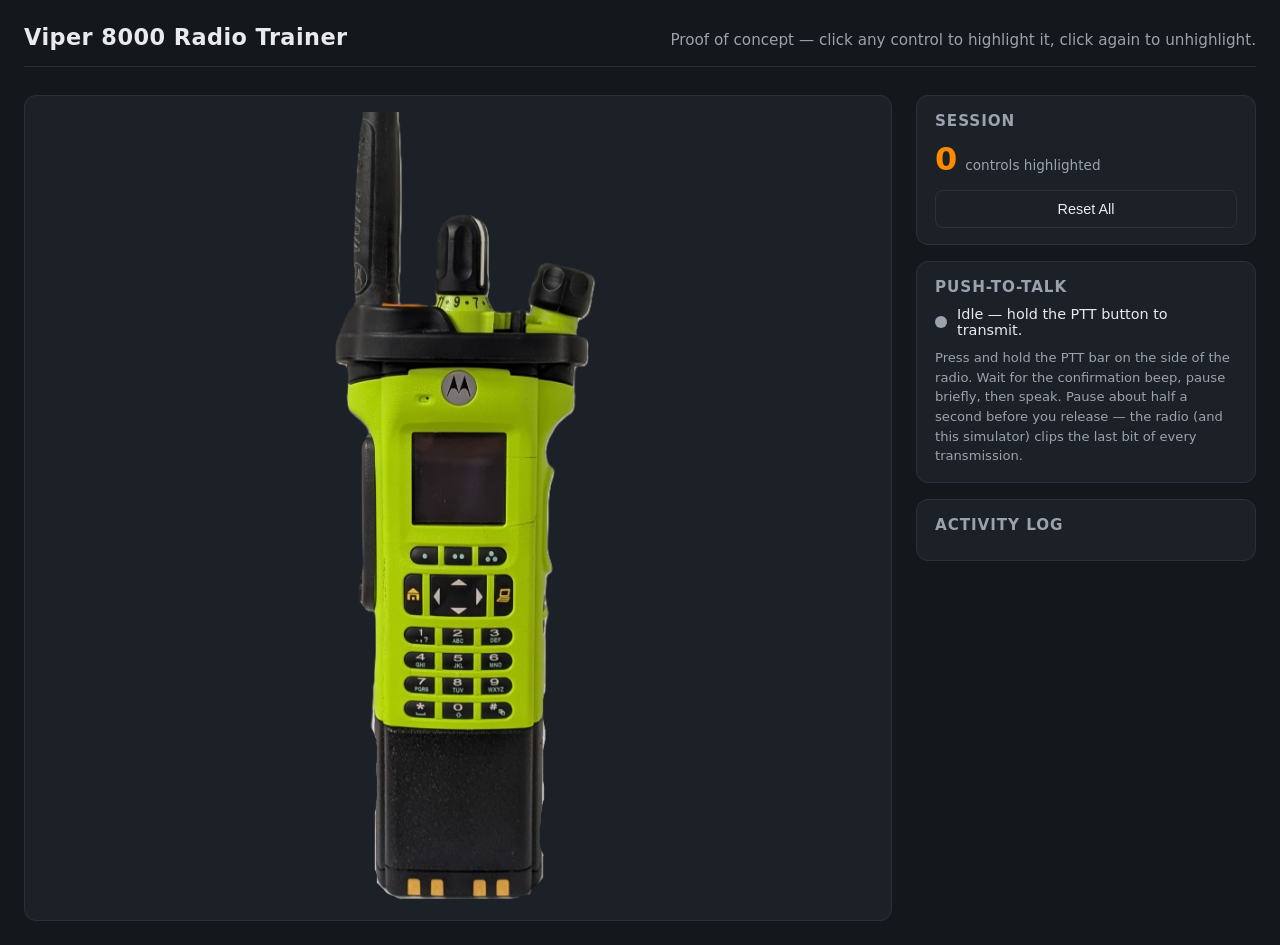
==== index.html @ b6208297 "reupload of files" ====
<!DOCTYPE html>
<html lang="en">
<head>
<meta charset="UTF-8" />
<meta name="viewport" content="width=device-width, initial-scale=1.0" />
<title>Viper 8000 Radio Trainer — Proof of Concept</title>
<link rel="stylesheet" href="styles.css" />
</head>
<body>
<div class="app">
  <header class="top">
    <h1>Viper 8000 Radio Trainer</h1>
    <p>Proof of concept — click any control to highlight it, click again to unhighlight.</p>
  </header>

  <main class="radio-stage">
    <!-- viewBox and hotspot geometry sourced from viperFrontMap.svg -->
    <svg id="radioMap" xmlns="http://www.w3.org/2000/svg" xmlns:xlink="http://www.w3.org/1999/xlink" viewBox="0 0 2086 3508">
      <defs>
        <style>
          .cls-1 {
            fill: #fff;
            stroke: #000;
            stroke-miterlimit: 10;
          }
        </style>
      </defs>
      <g id="background">
        <image width="2086" height="3508" xlink:href="viper front3.png" />
      </g>
      <g id="InteractiveElements">
        <rect id="radioScreen" class="cls-1" x="835.29" y="1417.88" width="418.24" height="416.41"/>
        <path id="one" class="cls-1" d="M827.95,2281.88h110.06v71.54h-99.52c-16.96,0-30.73-13.77-30.73-30.73v-20.64c0-11.14,9.04-20.18,20.18-20.18Z"/>
        <path id="four" class="cls-1" d="M831.62,2393.78h110.06v71.54h-99.52c-16.96,0-30.73-13.77-30.73-30.73v-20.64c0-11.14,9.04-20.18,20.18-20.18Z"/>
        <path id="seven" class="cls-1" d="M831.62,2503.84h110.06v71.54h-99.52c-16.96,0-30.73-13.77-30.73-30.73v-20.64c0-11.14,9.04-20.18,20.18-20.18Z"/>
        <path id="star" class="cls-1" d="M828.87,2611.15h110.06v71.54h-99.52c-16.96,0-30.73-13.77-30.73-30.73v-20.64c0-11.14,9.04-20.18,20.18-20.18Z"/>
        <path id="three" class="cls-1" d="M1147.13,2287.38h104.1c18.98,0,34.39,15.41,34.39,34.39h0c0,21.01-17.06,38.06-38.06,38.06h-100.43v-72.46h0Z"/>
        <path id="six" class="cls-1" d="M1149.43,2395.61h104.1c18.98,0,34.39,15.41,34.39,34.39h0c0,21.01-17.06,38.06-38.06,38.06h-100.43v-72.46h0Z"/>
        <path id="nine" class="cls-1" d="M1146.68,2505.68h104.1c18.98,0,34.39,15.41,34.39,34.39h0c0,21.01-17.06,38.06-38.06,38.06h-100.43v-72.46h0Z"/>
        <path id="pound" class="cls-1" d="M1146.68,2615.74h104.1c18.98,0,34.39,15.41,34.39,34.39h0c0,21.01-17.06,38.06-38.06,38.06h-100.43v-72.46h0Z"/>
        <rect id="two" class="cls-1" x="971.95" y="2284.63" width="142.17" height="77.96"/>
        <rect id="eight" class="cls-1" x="974.7" y="2505.68" width="138.5" height="76.13"/>
        <rect id="five" class="cls-1" x="973.78" y="2396.53" width="137.58" height="74.29"/>
        <rect id="zero" class="cls-1" x="974.7" y="2614.82" width="134.83" height="73.38"/>
        <polygon id="downNavigation" class="cls-1" points="1043.95 2142.47 1171.9 2049.83 916 2049.83 1043.95 2142.47"/>
        <polygon id="upNavigation" class="cls-1" points="1044.87 2142.47 921.5 2231.43 1168.23 2231.43 1044.87 2142.47"/>
        <polygon id="leftNavigation" class="cls-1" points="1043.95 2140.56 917.83 2052.43 917.83 2228.68 1043.95 2140.56"/>
        <polygon id="rightNavigation" class="cls-1" points="1048.4 2140.63 1168.23 2231.43 1168.23 2049.83 1048.4 2140.63"/>
        <path id="home" class="cls-1" d="M836.2,2045.24h45.86v186.19h-35.31c-24.05,0-43.57-19.52-43.57-43.57v-109.61c0-18.22,14.8-33.02,33.02-33.02Z"/>
        <path id="data" class="cls-1" d="M1249.4,2047.54h35.31v186.19h-45.86c-18.22,0-33.02-14.8-33.02-33.02v-109.61c0-24.05,19.52-43.57,43.57-43.57Z" transform="translate(2490.55 4281.26) rotate(-180)"/>
        <path id="menuSelectOne" class="cls-1" d="M850.88,1924.17h101.81v80.71h-91.26c-16.96,0-30.73-13.77-30.73-30.73v-29.81c0-11.14,9.04-20.18,20.18-20.18Z"/>
        <path id="menuSelectThree" class="cls-1" d="M1163.64,1926.92h91.26v80.71h-101.81c-11.14,0-20.18-9.04-20.18-20.18v-29.81c0-16.96,13.77-30.73,30.73-30.73Z" transform="translate(2387.82 3934.56) rotate(-180)"/>
        <rect id="menuSelectTwo" class="cls-1" x="985.71" y="1928.76" width="119.24" height="77.04"/>
        <rect id="topOrangeButton" class="cls-1" x="706.88" y="834.54" width="197.2" height="27.52"/>
        <path id="sixteenPositionKnobClockwise" class="cls-1" d="M1064.59,808.86h-123.82l10.09-260.48c0-48.38,43.34-90.8,91.72-90.8l20.16-.54"/>
        <path id="sixteenPositionKnobCounterClockwise" class="cls-1" d="M1062.74,457.03l13.77-.37c50.38-5.63,100.89,34.6,100.89,85.3l4.59,266.9h-117.4"/>
        <rect id="threePositionABCSwitch" class="cls-1" x="1202.17" y="872.15" width="146.75" height="102.73"/>
        <polyline id="onOffVolumeClockwise" class="cls-1" points="1479.94 880.93 1353.83 848.8 1403.43 654.16 1529.74 686.34"/>
        <polyline id="onOffVolumeCounterClockwise" class="cls-1" points="1529.74 686.34 1655.85 718.47 1606.25 913.12 1479.94 880.93"/>
        <ellipse id="pttButton" class="cls-1" cx="1450.73" cy="1808.61" rx="50.45" ry="207.29"/>
        <ellipse id="topSideSellectButton" class="cls-1" cx="1454.39" cy="1503.18" rx="31.18" ry="68.79"/>
        <path id="sideButton1" class="cls-1" d="M1414.96,2110.36h19.26c12.66,0,22.93,10.27,22.93,22.93v51.82c0,14.43-11.71,26.14-26.14,26.14h-16.05v-100.89h0Z"/>
        <path id="sideButton2" class="cls-1" d="M1416.79,2247.94h19.26c12.66,0,22.93,10.27,22.93,22.93v51.82c0,14.43-11.71,26.14-26.14,26.14h-16.05v-100.89h0Z"/>
        <ellipse id="batteryLatchLeft" class="cls-1" cx="671.11" cy="2832.2" rx="27.52" ry="77.04"/>
        <ellipse id="batteryLatchRight" class="cls-1" cx="1429.63" cy="2830.36" rx="27.52" ry="77.04"/>
        <ellipse id="microphone" class="cls-1" cx="894.45" cy="1271.59" rx="57.32" ry="25.22"/>
      </g>
    </svg>
  </main>

  <aside class="sidebar">
    <div class="card">
      <h2>Session</h2>
      <div class="stat-row">
        <span class="stat-value" id="activeCount">0</span>
        <span class="stat-label">controls highlighted</span>
      </div>
      <button id="resetBtn" type="button">Reset All</button>
    </div>

    <div class="card" id="pttCard">
      <h2>Push-to-Talk</h2>
      <div class="ptt-status-row">
        <span class="ptt-dot" id="pttDot"></span>
        <span id="pttStatusText">Idle — hold the PTT button to transmit.</span>
      </div>
      <p class="ptt-hint">
        Press and hold the PTT bar on the side of the radio. Wait for the
        confirmation beep, pause briefly, then speak. Pause about half a
        second before you release — the radio (and this simulator) clips
        the last bit of every transmission.
      </p>
    </div>

    <div class="card log-card">
      <h2>Activity Log</h2>
      <ul id="logList"></ul>
    </div>
  </aside>
</div>

<div id="tooltip"></div>

<script src="script.js"></script>
</body>
</html>
---- styles.css ----
:root {
  --bg: #14171c;
  --panel: #1c2027;
  --panel-border: #2c313b;
  --text: #e8eaed;
  --muted: #9aa2ad;
  --accent: #ff8a00;
  --accent-soft: rgba(255, 138, 0, 0.55);
  --hover: rgba(56, 189, 248, 0.28);
  --hover-stroke: rgba(56, 189, 248, 0.9);
}

* {
  box-sizing: border-box;
}

html,
body {
  margin: 0;
  min-height: 100%;
  background: var(--bg);
  color: var(--text);
  font-family: "Segoe UI", system-ui, -apple-system, sans-serif;
}

.app {
  display: grid;
  grid-template-columns: minmax(0, 1fr) 340px;
  gap: 24px;
  max-width: 1400px;
  margin: 0 auto;
  padding: 24px;
  align-items: start;
}

header.top {
  grid-column: 1 / -1;
  display: flex;
  align-items: baseline;
  justify-content: space-between;
  flex-wrap: wrap;
  gap: 8px;
  border-bottom: 1px solid var(--panel-border);
  padding-bottom: 16px;
  margin-bottom: 4px;
}

header.top h1 {
  font-size: 1.4rem;
  margin: 0;
  letter-spacing: 0.02em;
}

header.top p {
  margin: 0;
  color: var(--muted);
  font-size: 0.95rem;
}

.radio-stage {
  background: var(--panel);
  border: 1px solid var(--panel-border);
  border-radius: 12px;
  padding: 16px;
  display: flex;
  justify-content: center;
}

.radio-stage svg {
  width: 100%;
  height: auto;
  max-height: 88vh;
  user-select: none;
}

#InteractiveElements > * {
  fill: rgba(255, 255, 255, 0.001);
  stroke: transparent;
  stroke-width: 6;
  cursor: pointer;
  transition: fill 0.15s ease, stroke 0.15s ease, filter 0.15s ease;
  vector-effect: non-scaling-stroke;
}

#InteractiveElements > *:hover {
  fill: var(--hover);
  stroke: var(--hover-stroke);
}

#InteractiveElements > *:focus {
  outline: none;
  fill: var(--hover);
  stroke: var(--hover-stroke);
}

#InteractiveElements > *.active {
  fill: var(--accent-soft);
  stroke: var(--accent);
  stroke-width: 8;
  filter: drop-shadow(0 0 14px var(--accent-soft));
}

#InteractiveElements > *.active:hover {
  fill: rgba(255, 138, 0, 0.7);
}

/* PTT hold-to-transmit phases */
@keyframes pttPulse {
  0%,
  100% {
    opacity: 0.7;
  }
  50% {
    opacity: 1;
  }
}

#InteractiveElements > *.ptt-acquiring {
  fill: rgba(255, 179, 0, 0.5);
  stroke: #ffb300;
  stroke-width: 8;
  filter: drop-shadow(0 0 14px rgba(255, 179, 0, 0.6));
  animation: pttPulse 0.9s ease-in-out infinite;
}

#InteractiveElements > *.ptt-keying {
  fill: rgba(41, 182, 246, 0.5);
  stroke: #29b6f6;
  stroke-width: 8;
  filter: drop-shadow(0 0 14px rgba(41, 182, 246, 0.6));
}

#InteractiveElements > *.ptt-recording {
  fill: rgba(255, 59, 48, 0.55);
  stroke: #ff3b30;
  stroke-width: 9;
  filter: drop-shadow(0 0 18px rgba(255, 59, 48, 0.75));
  animation: pttPulse 0.6s ease-in-out infinite;
}

#InteractiveElements > *.ptt-processing {
  fill: rgba(149, 117, 205, 0.5);
  stroke: #9575cd;
  stroke-width: 8;
  filter: drop-shadow(0 0 14px rgba(149, 117, 205, 0.6));
}

#InteractiveElements > *.ptt-playing {
  fill: rgba(52, 199, 89, 0.5);
  stroke: #34c759;
  stroke-width: 8;
  filter: drop-shadow(0 0 14px rgba(52, 199, 89, 0.6));
  animation: pttPulse 0.8s ease-in-out infinite;
}

/* PTT sidebar status */
.ptt-status-row {
  display: flex;
  align-items: center;
  gap: 10px;
  font-size: 0.9rem;
}

.ptt-dot {
  width: 12px;
  height: 12px;
  border-radius: 50%;
  background: var(--muted);
  flex: none;
  transition: background 0.15s ease, box-shadow 0.15s ease;
}

.ptt-dot.ptt-acquiring {
  background: #ffb300;
  box-shadow: 0 0 8px #ffb300;
  animation: pttPulse 0.9s ease-in-out infinite;
}

.ptt-dot.ptt-keying {
  background: #29b6f6;
  box-shadow: 0 0 8px #29b6f6;
}

.ptt-dot.ptt-recording {
  background: #ff3b30;
  box-shadow: 0 0 8px #ff3b30;
  animation: pttPulse 0.6s ease-in-out infinite;
}

.ptt-dot.ptt-processing {
  background: #9575cd;
  box-shadow: 0 0 8px #9575cd;
}

.ptt-dot.ptt-playing {
  background: #34c759;
  box-shadow: 0 0 8px #34c759;
  animation: pttPulse 0.8s ease-in-out infinite;
}

.ptt-hint {
  margin-top: 10px !important;
  color: var(--muted) !important;
  font-size: 0.82rem !important;
}

.log-state.ptt {
  color: #29b6f6;
}

/* Sidebar */
.sidebar {
  display: flex;
  flex-direction: column;
  gap: 16px;
  position: sticky;
  top: 24px;
}

.card {
  background: var(--panel);
  border: 1px solid var(--panel-border);
  border-radius: 12px;
  padding: 16px 18px;
}

.card h2 {
  font-size: 0.95rem;
  text-transform: uppercase;
  letter-spacing: 0.06em;
  color: var(--muted);
  margin: 0 0 10px 0;
}

.card p {
  margin: 0;
  font-size: 0.92rem;
  line-height: 1.5;
  color: var(--text);
}

.stat-row {
  display: flex;
  align-items: baseline;
  gap: 8px;
}

.stat-row .stat-value {
  font-size: 2rem;
  font-weight: 700;
  color: var(--accent);
}

.stat-row .stat-label {
  color: var(--muted);
  font-size: 0.85rem;
}

#resetBtn {
  margin-top: 12px;
  width: 100%;
  padding: 10px 14px;
  background: transparent;
  border: 1px solid var(--panel-border);
  color: var(--text);
  border-radius: 8px;
  cursor: pointer;
  font-size: 0.9rem;
  transition: background 0.15s ease, border-color 0.15s ease;
}

#resetBtn:hover {
  background: rgba(255, 138, 0, 0.12);
  border-color: var(--accent);
}

.log-card {
  flex: 1;
  min-height: 0;
  display: flex;
  flex-direction: column;
}

#logList {
  list-style: none;
  margin: 0;
  padding: 0;
  overflow-y: auto;
  max-height: 46vh;
  display: flex;
  flex-direction: column;
  gap: 6px;
}

#logList li {
  font-size: 0.85rem;
  padding: 6px 8px;
  border-radius: 6px;
  background: rgba(255, 255, 255, 0.03);
  display: flex;
  align-items: center;
  gap: 8px;
}

.log-time {
  color: var(--muted);
  font-variant-numeric: tabular-nums;
  font-size: 0.78rem;
}

.log-state {
  font-size: 1rem;
  line-height: 1;
}

.log-state.on {
  color: var(--accent);
}

.log-state.off {
  color: var(--muted);
}

/* Tooltip */
#tooltip {
  position: fixed;
  pointer-events: none;
  background: rgba(20, 23, 28, 0.95);
  border: 1px solid var(--panel-border);
  color: var(--text);
  padding: 6px 10px;
  border-radius: 6px;
  font-size: 0.82rem;
  opacity: 0;
  transform: translateY(4px);
  transition: opacity 0.12s ease, transform 0.12s ease;
  z-index: 50;
  white-space: nowrap;
}

#tooltip.visible {
  opacity: 1;
  transform: translateY(0);
}

@media (max-width: 980px) {
  .app {
    grid-template-columns: 1fr;
  }
  .sidebar {
    position: static;
  }
}
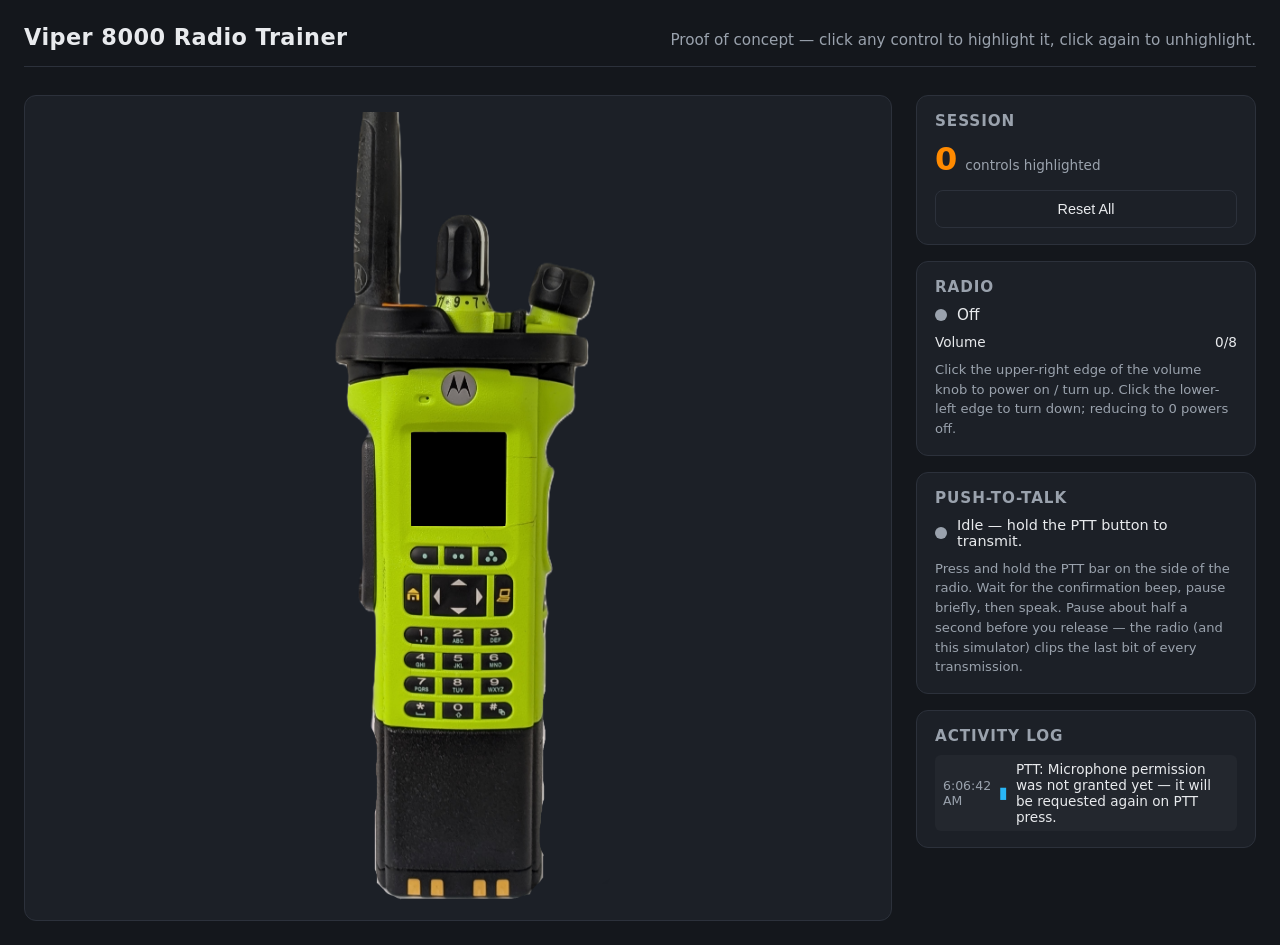
==== commit a47d05dd: "Add files via upload" ====
--- a/index.html
+++ b/index.html
@@ -4,7 +4,9 @@
 <meta charset="UTF-8" />
 <meta name="viewport" content="width=device-width, initial-scale=1.0" />
 <title>Viper 8000 Radio Trainer — Proof of Concept</title>
-<link rel="stylesheet" href="styles.css" />
+<link rel="stylesheet" href="css/base.css" />
+<link rel="stylesheet" href="css/hotspots.css" />
+<link rel="stylesheet" href="css/screen.css" />
 </head>
 <body>
 <div class="app">
@@ -65,6 +67,55 @@
         <ellipse id="batteryLatchRight" class="cls-1" cx="1429.63" cy="2830.36" rx="27.52" ry="77.04"/>
         <ellipse id="microphone" class="cls-1" cx="894.45" cy="1271.59" rx="57.32" ry="25.22"/>
       </g>
+      <!-- Live LCD display, layered on top of the radioScreen hotspot -->
+      <foreignObject x="835.29" y="1417.88" width="418.24" height="416.41">
+        <div xmlns="http://www.w3.org/1999/xhtml" class="lcd-screen" id="lcdScreen" data-power="off">
+          <div class="off-view" id="offView"></div>
+
+          <div class="boot-view" id="bootView">
+            <div class="boot-logo-circle"><span class="boot-logo-m">M</span></div>
+            <div class="boot-brand">MOTOROLA</div>
+            <div class="boot-subbrand">SOLUTIONS</div>
+          </div>
+
+          <div class="home-view" id="homeView">
+            <div class="status-bar">
+              <div class="icon-group">
+                <span class="icon-signal" id="iconSignal" aria-label="Signal strength">
+                  <span class="bar b1"></span><span class="bar b2"></span><span class="bar b3"></span><span class="bar b4"></span>
+                </span>
+              </div>
+              <div class="icon-group icon-group-center">
+                <span id="iconScan" title="Scan">Z</span>
+                <span id="iconEmg" title="Emergency">&#9650;</span>
+                <span id="iconGps" title="GPS">&#9992;</span>
+              </div>
+              <div class="icon-group">
+                <span class="icon-battery" id="iconBattery" aria-label="Battery"></span>
+              </div>
+            </div>
+
+            <div class="time-display" id="timeDisplay">--:--</div>
+
+            <div class="main-text-area">
+              <div class="main-text-line" id="line1">TC Viper</div>
+              <div class="main-text-line" id="line2">TAC 1</div>
+              <div class="main-text-line" id="line3">Employee</div>
+            </div>
+
+            <div class="volume-hud" id="volumeHud">
+              <span class="volume-hud-label">VOL</span>
+              <div class="volume-hud-bars" id="volumeHudBars"></div>
+            </div>
+
+            <div class="menu-bar">
+              <div class="menu-item" id="menu1">Mute</div>
+              <div class="menu-item" id="menu2">Clck</div>
+              <div class="menu-item" id="menu3">Zone</div>
+            </div>
+          </div>
+        </div>
+      </foreignObject>
     </svg>
   </main>
 
@@ -76,6 +127,23 @@
         <span class="stat-label">controls highlighted</span>
       </div>
       <button id="resetBtn" type="button">Reset All</button>
+    </div>
+
+    <div class="card" id="radioCard">
+      <h2>Radio</h2>
+      <div class="radio-status-row">
+        <span class="radio-power-dot" id="radioPowerDot"></span>
+        <span id="radioPowerText">Off</span>
+      </div>
+      <div class="volume-row">
+        <span class="stat-label">Volume</span>
+        <div class="volume-bars-sidebar" id="volumeBarsSidebar"></div>
+        <span id="volumeNumber" class="stat-label">0/8</span>
+      </div>
+      <p class="ptt-hint">
+        Click the upper-right edge of the volume knob to power on / turn up.
+        Click the lower-left edge to turn down; reducing to 0 powers off.
+      </p>
     </div>
 
     <div class="card" id="pttCard">
@@ -101,6 +169,6 @@
 
 <div id="tooltip"></div>
 
-<script src="script.js"></script>
+<script type="module" src="js/main.js"></script>
 </body>
 </html>
--- a/css/base.css
+++ b/css/base.css
@@ -0,0 +1,223 @@
+/* Page chrome: variables, layout grid, sidebar cards, log list, tooltip.
+   Control-specific styling (hotspot states, PTT/radio status widgets)
+   lives in hotspots.css; the simulated LCD lives in screen.css. */
+
+:root {
+  --bg: #14171c;
+  --panel: #1c2027;
+  --panel-border: #2c313b;
+  --text: #e8eaed;
+  --muted: #9aa2ad;
+  --accent: #ff8a00;
+  --accent-soft: rgba(255, 138, 0, 0.55);
+  --hover: rgba(56, 189, 248, 0.28);
+  --hover-stroke: rgba(56, 189, 248, 0.9);
+}
+
+* {
+  box-sizing: border-box;
+}
+
+html,
+body {
+  margin: 0;
+  min-height: 100%;
+  background: var(--bg);
+  color: var(--text);
+  font-family: "Segoe UI", system-ui, -apple-system, sans-serif;
+}
+
+.app {
+  display: grid;
+  grid-template-columns: minmax(0, 1fr) 340px;
+  gap: 24px;
+  max-width: 1400px;
+  margin: 0 auto;
+  padding: 24px;
+  align-items: start;
+}
+
+header.top {
+  grid-column: 1 / -1;
+  display: flex;
+  align-items: baseline;
+  justify-content: space-between;
+  flex-wrap: wrap;
+  gap: 8px;
+  border-bottom: 1px solid var(--panel-border);
+  padding-bottom: 16px;
+  margin-bottom: 4px;
+}
+
+header.top h1 {
+  font-size: 1.4rem;
+  margin: 0;
+  letter-spacing: 0.02em;
+}
+
+header.top p {
+  margin: 0;
+  color: var(--muted);
+  font-size: 0.95rem;
+}
+
+.radio-stage {
+  background: var(--panel);
+  border: 1px solid var(--panel-border);
+  border-radius: 12px;
+  padding: 16px;
+  display: flex;
+  justify-content: center;
+}
+
+.radio-stage svg {
+  width: 100%;
+  height: auto;
+  max-height: 88vh;
+  user-select: none;
+}
+
+/* ---- Sidebar ---- */
+.sidebar {
+  display: flex;
+  flex-direction: column;
+  gap: 16px;
+  position: sticky;
+  top: 24px;
+}
+
+.card {
+  background: var(--panel);
+  border: 1px solid var(--panel-border);
+  border-radius: 12px;
+  padding: 16px 18px;
+}
+
+.card h2 {
+  font-size: 0.95rem;
+  text-transform: uppercase;
+  letter-spacing: 0.06em;
+  color: var(--muted);
+  margin: 0 0 10px 0;
+}
+
+.card p {
+  margin: 0;
+  font-size: 0.92rem;
+  line-height: 1.5;
+  color: var(--text);
+}
+
+.stat-row {
+  display: flex;
+  align-items: baseline;
+  gap: 8px;
+}
+
+.stat-row .stat-value {
+  font-size: 2rem;
+  font-weight: 700;
+  color: var(--accent);
+}
+
+.stat-row .stat-label {
+  color: var(--muted);
+  font-size: 0.85rem;
+}
+
+#resetBtn {
+  margin-top: 12px;
+  width: 100%;
+  padding: 10px 14px;
+  background: transparent;
+  border: 1px solid var(--panel-border);
+  color: var(--text);
+  border-radius: 8px;
+  cursor: pointer;
+  font-size: 0.9rem;
+  transition: background 0.15s ease, border-color 0.15s ease;
+}
+
+#resetBtn:hover {
+  background: rgba(255, 138, 0, 0.12);
+  border-color: var(--accent);
+}
+
+/* ---- Activity log ---- */
+.log-card {
+  flex: 1;
+  min-height: 0;
+  display: flex;
+  flex-direction: column;
+}
+
+#logList {
+  list-style: none;
+  margin: 0;
+  padding: 0;
+  overflow-y: auto;
+  max-height: 46vh;
+  display: flex;
+  flex-direction: column;
+  gap: 6px;
+}
+
+#logList li {
+  font-size: 0.85rem;
+  padding: 6px 8px;
+  border-radius: 6px;
+  background: rgba(255, 255, 255, 0.03);
+  display: flex;
+  align-items: center;
+  gap: 8px;
+}
+
+.log-time {
+  color: var(--muted);
+  font-variant-numeric: tabular-nums;
+  font-size: 0.78rem;
+}
+
+.log-state {
+  font-size: 1rem;
+  line-height: 1;
+}
+
+.log-state.on {
+  color: var(--accent);
+}
+
+.log-state.off {
+  color: var(--muted);
+}
+
+/* ---- Tooltip ---- */
+#tooltip {
+  position: fixed;
+  pointer-events: none;
+  background: rgba(20, 23, 28, 0.95);
+  border: 1px solid var(--panel-border);
+  color: var(--text);
+  padding: 6px 10px;
+  border-radius: 6px;
+  font-size: 0.82rem;
+  opacity: 0;
+  transform: translateY(4px);
+  transition: opacity 0.12s ease, transform 0.12s ease;
+  z-index: 50;
+  white-space: nowrap;
+}
+
+#tooltip.visible {
+  opacity: 1;
+  transform: translateY(0);
+}
+
+@media (max-width: 980px) {
+  .app {
+    grid-template-columns: 1fr;
+  }
+  .sidebar {
+    position: static;
+  }
+}
--- a/css/hotspots.css
+++ b/css/hotspots.css
@@ -0,0 +1,208 @@
+/* Interactive control states: the SVG hotspot base/hover/active look, the
+   PTT hold-to-transmit glow, the momentary knob-click flash, and the
+   sidebar status widgets tied to those same features (PTT card, Radio
+   card). Kept together because they're all styling the same underlying
+   feature modules (ui/hotspotHighlight.js, ptt/pttView.js,
+   radio/screenView.js). The LCD display itself lives in screen.css. */
+
+#InteractiveElements > * {
+  fill: rgba(255, 255, 255, 0.001);
+  stroke: transparent;
+  stroke-width: 2;
+  cursor: pointer;
+  transition: fill 0.15s ease, stroke 0.15s ease, filter 0.15s ease;
+  vector-effect: non-scaling-stroke;
+}
+
+#InteractiveElements > *:hover {
+  fill: var(--hover);
+  stroke: var(--hover-stroke);
+}
+
+#InteractiveElements > *:focus {
+  outline: none;
+  fill: var(--hover);
+  stroke: var(--hover-stroke);
+}
+
+#InteractiveElements > *.active {
+  fill: var(--accent-soft);
+  stroke: var(--accent);
+  stroke-width: 3;
+  filter: drop-shadow(0 0 14px var(--accent-soft));
+}
+
+#InteractiveElements > *.active:hover {
+  fill: rgba(255, 138, 0, 0.7);
+}
+
+/* ---- PTT hold-to-transmit phases ---- */
+@keyframes pttPulse {
+  0%,
+  100% {
+    opacity: 0.7;
+  }
+  50% {
+    opacity: 1;
+  }
+}
+
+#InteractiveElements > *.ptt-acquiring {
+  fill: rgba(255, 179, 0, 0.5);
+  stroke: #ffb300;
+  stroke-width: 3;
+  filter: drop-shadow(0 0 14px rgba(255, 179, 0, 0.6));
+  animation: pttPulse 0.9s ease-in-out infinite;
+}
+
+#InteractiveElements > *.ptt-keying {
+  fill: rgba(41, 182, 246, 0.5);
+  stroke: #29b6f6;
+  stroke-width: 3;
+  filter: drop-shadow(0 0 14px rgba(41, 182, 246, 0.6));
+}
+
+#InteractiveElements > *.ptt-recording {
+  fill: rgba(255, 59, 48, 0.55);
+  stroke: #ff3b30;
+  stroke-width: 3.5;
+  filter: drop-shadow(0 0 18px rgba(255, 59, 48, 0.75));
+  animation: pttPulse 0.6s ease-in-out infinite;
+}
+
+#InteractiveElements > *.ptt-processing {
+  fill: rgba(149, 117, 205, 0.5);
+  stroke: #9575cd;
+  stroke-width: 3;
+  filter: drop-shadow(0 0 14px rgba(149, 117, 205, 0.6));
+}
+
+#InteractiveElements > *.ptt-playing {
+  fill: rgba(52, 199, 89, 0.5);
+  stroke: #34c759;
+  stroke-width: 3;
+  filter: drop-shadow(0 0 14px rgba(52, 199, 89, 0.6));
+  animation: pttPulse 0.8s ease-in-out infinite;
+}
+
+/* ---- Knob click flash (momentary, not a persistent toggle) ---- */
+@keyframes knobFlash {
+  0% {
+    fill: rgba(255, 179, 0, 0.65);
+    stroke: #ffb300;
+  }
+  100% {
+    fill: rgba(255, 255, 255, 0.001);
+    stroke: transparent;
+  }
+}
+
+#InteractiveElements > *.knob-flash {
+  animation: knobFlash 0.35s ease-out;
+}
+
+/* ---- Sidebar: Push-to-Talk card ---- */
+.ptt-status-row {
+  display: flex;
+  align-items: center;
+  gap: 10px;
+  font-size: 0.9rem;
+}
+
+.ptt-dot {
+  width: 12px;
+  height: 12px;
+  border-radius: 50%;
+  background: var(--muted);
+  flex: none;
+  transition: background 0.15s ease, box-shadow 0.15s ease;
+}
+
+.ptt-dot.ptt-acquiring {
+  background: #ffb300;
+  box-shadow: 0 0 8px #ffb300;
+  animation: pttPulse 0.9s ease-in-out infinite;
+}
+
+.ptt-dot.ptt-keying {
+  background: #29b6f6;
+  box-shadow: 0 0 8px #29b6f6;
+}
+
+.ptt-dot.ptt-recording {
+  background: #ff3b30;
+  box-shadow: 0 0 8px #ff3b30;
+  animation: pttPulse 0.6s ease-in-out infinite;
+}
+
+.ptt-dot.ptt-processing {
+  background: #9575cd;
+  box-shadow: 0 0 8px #9575cd;
+}
+
+.ptt-dot.ptt-playing {
+  background: #34c759;
+  box-shadow: 0 0 8px #34c759;
+  animation: pttPulse 0.8s ease-in-out infinite;
+}
+
+.ptt-hint {
+  margin-top: 10px !important;
+  color: var(--muted) !important;
+  font-size: 0.82rem !important;
+}
+
+.log-state.ptt {
+  color: #29b6f6;
+}
+
+.log-state.radio {
+  color: #ffb300;
+}
+
+/* ---- Sidebar: Radio card ---- */
+.radio-status-row {
+  display: flex;
+  align-items: center;
+  gap: 10px;
+  font-size: 0.95rem;
+  margin-bottom: 10px;
+}
+
+.radio-power-dot {
+  width: 12px;
+  height: 12px;
+  border-radius: 50%;
+  background: var(--muted);
+  flex: none;
+  transition: background 0.15s ease, box-shadow 0.15s ease;
+}
+
+.radio-power-dot.on {
+  background: #34c759;
+  box-shadow: 0 0 8px #34c759;
+}
+
+.volume-row {
+  display: flex;
+  align-items: center;
+  gap: 8px;
+  font-size: 0.85rem;
+}
+
+.volume-bars-sidebar {
+  display: flex;
+  gap: 2px;
+  flex: 1;
+  height: 12px;
+}
+
+.volume-bars-sidebar .seg {
+  flex: 1;
+  background: #333;
+  border-radius: 1px;
+}
+
+.volume-bars-sidebar .seg.filled {
+  background: var(--accent);
+}
--- a/css/screen.css
+++ b/css/screen.css
@@ -0,0 +1,246 @@
+/* The simulated LCD display: lives inside the SVG via a <foreignObject>,
+   driven entirely by radio/screenView.js setting data-power on #lcdScreen
+   and updating a few text/bar elements. Boot splash, home screen, and the
+   transient volume HUD are all here. */
+
+@import url("https://fonts.googleapis.com/css2?family=VT323&display=swap");
+
+.lcd-screen {
+  width: 100%;
+  height: 100%;
+  overflow: hidden;
+  border-radius: 3px;
+  font-family: "VT323", "Consolas", monospace;
+  position: relative;
+  box-sizing: border-box;
+}
+
+.lcd-screen .off-view,
+.lcd-screen .boot-view,
+.lcd-screen .home-view {
+  position: absolute;
+  inset: 0;
+  display: none;
+}
+
+.lcd-screen[data-power="off"] .off-view {
+  display: block;
+  background: #000;
+}
+
+.lcd-screen[data-power="booting"] .boot-view {
+  display: flex;
+}
+
+.lcd-screen[data-power="on"] .home-view {
+  display: flex;
+}
+
+/* Boot splash */
+.boot-view {
+  background: #000;
+  flex-direction: column;
+  align-items: center;
+  justify-content: center;
+}
+
+.boot-logo-circle {
+  width: 42%;
+  aspect-ratio: 1 / 1;
+  border-radius: 50%;
+  background: radial-gradient(circle at 35% 30%, #1f5fd6, #002d9c 70%);
+  display: flex;
+  align-items: center;
+  justify-content: center;
+  box-shadow: 0 0 18px rgba(31, 95, 214, 0.6);
+}
+
+.boot-logo-m {
+  color: #fff;
+  font-family: Georgia, "Times New Roman", serif;
+  font-weight: 900;
+  font-size: 3.6em;
+  transform: translateY(-2%);
+}
+
+.boot-brand {
+  color: #fff;
+  font-weight: 700;
+  letter-spacing: 0.12em;
+  font-size: 1.5em;
+  margin-top: 0.7em;
+  font-family: Arial, Helvetica, sans-serif;
+}
+
+.boot-subbrand {
+  color: #d8d8d8;
+  font-style: italic;
+  font-size: 1em;
+  letter-spacing: 0.08em;
+  font-family: Georgia, serif;
+  margin-top: 0.15em;
+}
+
+/* Home screen */
+.home-view {
+  background: #c3c8c3;
+  color: #000;
+  flex-direction: column;
+  box-sizing: border-box;
+}
+
+.status-bar {
+  display: flex;
+  align-items: center;
+  justify-content: space-between;
+  padding: 6px 10px 0 10px;
+  font-size: 1.1em;
+  font-weight: bold;
+  height: 11%;
+  flex: none;
+}
+
+.icon-group {
+  display: flex;
+  align-items: center;
+  gap: 8px;
+}
+
+.icon-group-center {
+  gap: 10px;
+  font-size: 0.9em;
+}
+
+.icon-signal {
+  display: inline-flex;
+  align-items: flex-end;
+  gap: 2px;
+  height: 14px;
+}
+
+.icon-signal .bar {
+  display: inline-block;
+  width: 4px;
+  background: #1e8e3e;
+  border-radius: 1px;
+}
+
+.icon-signal .b1 {
+  height: 30%;
+}
+.icon-signal .b2 {
+  height: 55%;
+}
+.icon-signal .b3 {
+  height: 78%;
+}
+.icon-signal .b4 {
+  height: 100%;
+}
+
+.icon-battery {
+  display: inline-block;
+  width: 20px;
+  height: 12px;
+  border: 2px solid #000;
+  border-radius: 2px;
+  position: relative;
+  background: linear-gradient(to right, #1e8e3e 0 78%, transparent 78% 100%);
+}
+
+.icon-battery::after {
+  content: "";
+  position: absolute;
+  right: -4px;
+  top: 3px;
+  width: 2px;
+  height: 6px;
+  background: #000;
+}
+
+.time-display {
+  padding: 2px 10px 0 10px;
+  font-size: 1.5em;
+  font-weight: bold;
+  flex: none;
+}
+
+.main-text-area {
+  flex: 1;
+  display: flex;
+  flex-direction: column;
+  align-items: center;
+  justify-content: center;
+  text-align: center;
+  line-height: 1.25;
+  min-height: 0;
+}
+
+.main-text-line {
+  font-size: 1.9em;
+  font-weight: bold;
+  letter-spacing: 0.02em;
+}
+
+.menu-bar {
+  display: flex;
+  height: 14%;
+  flex: none;
+  background: #000;
+}
+
+.menu-item {
+  flex: 1;
+  display: flex;
+  align-items: center;
+  justify-content: center;
+  color: #fff;
+  font-size: 1.05em;
+  font-weight: bold;
+  text-transform: capitalize;
+}
+
+.menu-item:not(:last-child) {
+  border-right: 1px solid #444;
+}
+
+/* Transient volume HUD, overlaid on the home screen */
+.volume-hud {
+  position: absolute;
+  left: 8%;
+  right: 8%;
+  bottom: 17%;
+  background: rgba(0, 0, 0, 0.78);
+  color: #fff;
+  border-radius: 4px;
+  padding: 5px 8px;
+  display: flex;
+  align-items: center;
+  gap: 8px;
+  font-size: 0.95em;
+  font-weight: bold;
+  opacity: 0;
+  pointer-events: none;
+  transition: opacity 0.2s ease;
+}
+
+.volume-hud.visible {
+  opacity: 1;
+}
+
+.volume-hud-bars {
+  display: flex;
+  gap: 2px;
+  flex: 1;
+}
+
+.volume-hud-bars .seg {
+  flex: 1;
+  height: 10px;
+  background: #444;
+  border-radius: 1px;
+}
+
+.volume-hud-bars .seg.filled {
+  background: #34c759;
+}
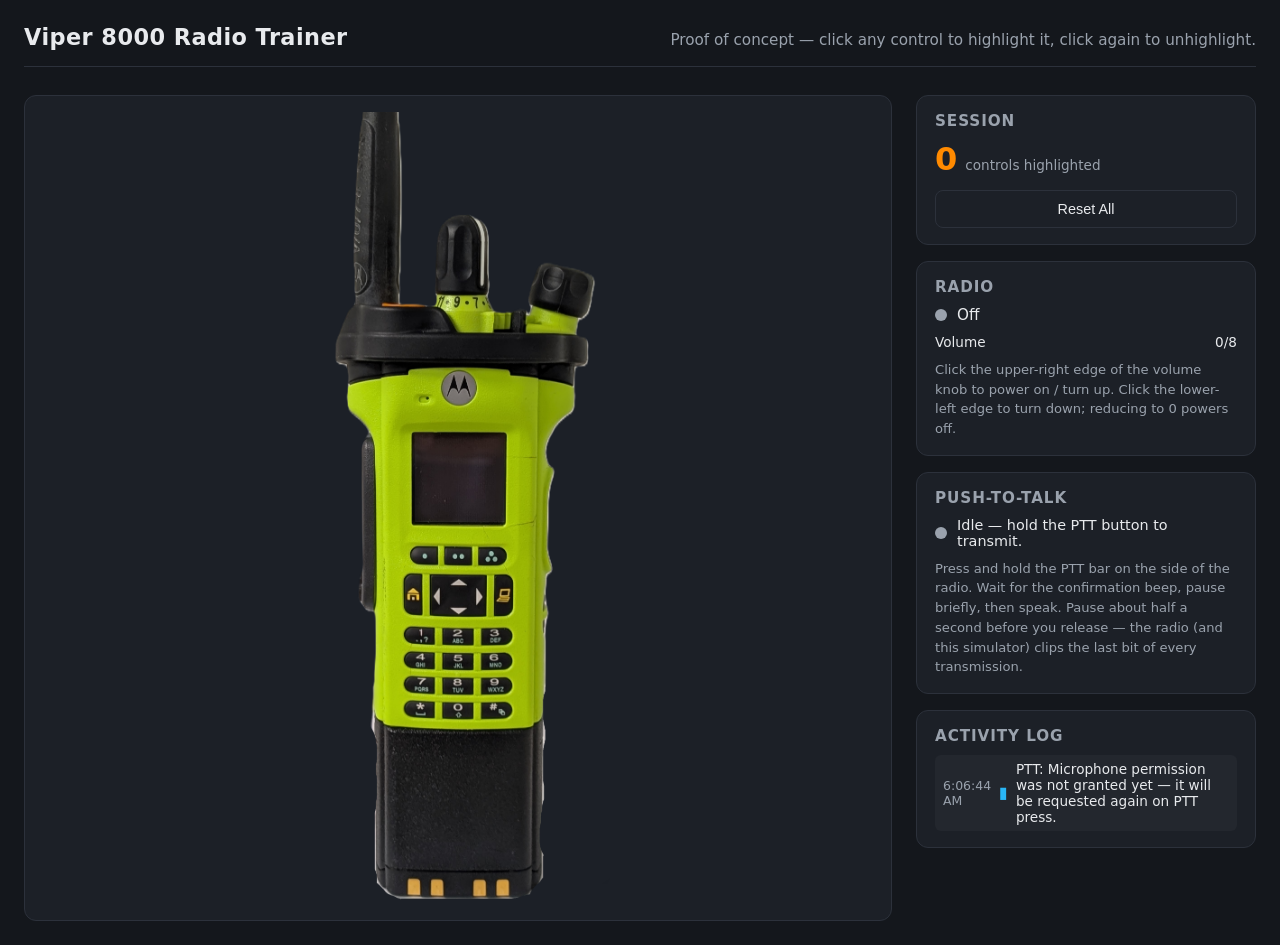
==== commit abf70bae: "Add files via upload" ====
--- a/index.html
+++ b/index.html
@@ -9,6 +9,53 @@
 <link rel="stylesheet" href="css/screen.css" />
 </head>
 <body>
+<!-- Single source of truth for the LCD's markup — cloned into both the
+     radio's real screen and the larger auxiliary panel next to it, so the
+     two always stay structurally identical. See js/radio/lcdTemplate.js. -->
+<template id="lcdScreenTemplate">
+  <div class="lcd-screen" data-power="off">
+    <div class="off-view"></div>
+
+    <div class="boot-view">
+      <div class="boot-logo-circle"><span class="boot-logo-m">M</span></div>
+      <div class="boot-brand">MOTOROLA</div>
+      <div class="boot-subbrand">SOLUTIONS</div>
+    </div>
+
+    <div class="home-view">
+      <div class="status-bar">
+        <div class="icon-group">
+          <span class="icon-signal" aria-label="Signal strength">
+            <span class="bar b1"></span><span class="bar b2"></span><span class="bar b3"></span><span class="bar b4"></span>
+          </span>
+        </div>
+        <div class="icon-group icon-group-center">
+          <span title="Scan">Z</span>
+          <span title="Emergency">&#9650;</span>
+          <span title="GPS">&#9992;</span>
+        </div>
+        <div class="icon-group">
+          <span class="icon-battery" aria-label="Battery"></span>
+        </div>
+      </div>
+
+      <div class="time-display" data-role="time">--:--</div>
+
+      <div class="main-text-area">
+        <div class="main-text-line">TC Viper</div>
+        <div class="main-text-line">TAC 1</div>
+        <div class="main-text-line">Employee</div>
+      </div>
+
+      <div class="menu-bar">
+        <div class="menu-item">Mute</div>
+        <div class="menu-item">Clck</div>
+        <div class="menu-item">Zone</div>
+      </div>
+    </div>
+  </div>
+</template>
+
 <div class="app">
   <header class="top">
     <h1>Viper 8000 Radio Trainer</h1>
@@ -67,56 +114,20 @@
         <ellipse id="batteryLatchRight" class="cls-1" cx="1429.63" cy="2830.36" rx="27.52" ry="77.04"/>
         <ellipse id="microphone" class="cls-1" cx="894.45" cy="1271.59" rx="57.32" ry="25.22"/>
       </g>
-      <!-- Live LCD display, layered on top of the radioScreen hotspot -->
+      <!-- Live LCD display, layered on top of the radioScreen hotspot.
+           Filled by cloning #lcdScreenTemplate — see js/radio/lcdTemplate.js. -->
       <foreignObject x="835.29" y="1417.88" width="418.24" height="416.41">
-        <div xmlns="http://www.w3.org/1999/xhtml" class="lcd-screen" id="lcdScreen" data-power="off">
-          <div class="off-view" id="offView"></div>
-
-          <div class="boot-view" id="bootView">
-            <div class="boot-logo-circle"><span class="boot-logo-m">M</span></div>
-            <div class="boot-brand">MOTOROLA</div>
-            <div class="boot-subbrand">SOLUTIONS</div>
-          </div>
-
-          <div class="home-view" id="homeView">
-            <div class="status-bar">
-              <div class="icon-group">
-                <span class="icon-signal" id="iconSignal" aria-label="Signal strength">
-                  <span class="bar b1"></span><span class="bar b2"></span><span class="bar b3"></span><span class="bar b4"></span>
-                </span>
-              </div>
-              <div class="icon-group icon-group-center">
-                <span id="iconScan" title="Scan">Z</span>
-                <span id="iconEmg" title="Emergency">&#9650;</span>
-                <span id="iconGps" title="GPS">&#9992;</span>
-              </div>
-              <div class="icon-group">
-                <span class="icon-battery" id="iconBattery" aria-label="Battery"></span>
-              </div>
-            </div>
-
-            <div class="time-display" id="timeDisplay">--:--</div>
-
-            <div class="main-text-area">
-              <div class="main-text-line" id="line1">TC Viper</div>
-              <div class="main-text-line" id="line2">TAC 1</div>
-              <div class="main-text-line" id="line3">Employee</div>
-            </div>
-
-            <div class="volume-hud" id="volumeHud">
-              <span class="volume-hud-label">VOL</span>
-              <div class="volume-hud-bars" id="volumeHudBars"></div>
-            </div>
-
-            <div class="menu-bar">
-              <div class="menu-item" id="menu1">Mute</div>
-              <div class="menu-item" id="menu2">Clck</div>
-              <div class="menu-item" id="menu3">Zone</div>
-            </div>
-          </div>
-        </div>
+        <div xmlns="http://www.w3.org/1999/xhtml" class="lcd-screen-host" id="lcdScreenHost"></div>
       </foreignObject>
     </svg>
+
+    <!-- Larger copy of the same LCD, for readability — kept in sync with
+         the on-radio screen by radio/screenView.js. -->
+    <div class="large-screen-panel">
+      <div class="large-screen-bezel">
+        <div class="lcd-screen-host" id="lcdScreenLargeHost"></div>
+      </div>
+    </div>
   </main>
 
   <aside class="sidebar">
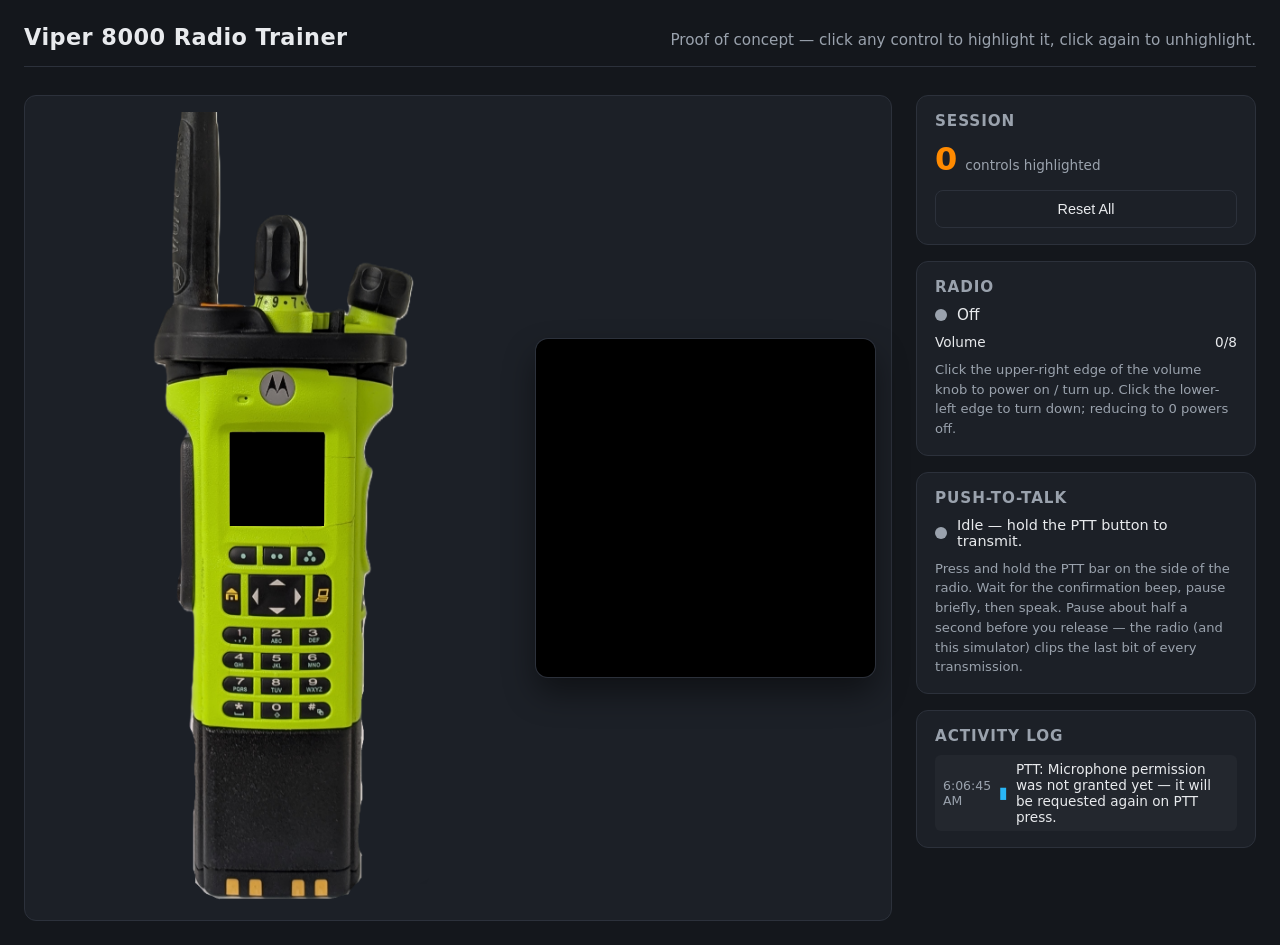
==== commit 70367029: "added more buttons" ====
--- a/index.html
+++ b/index.html
@@ -42,9 +42,9 @@
       <div class="time-display" data-role="time">--:--</div>
 
       <div class="main-text-area">
-        <div class="main-text-line">TC Viper</div>
-        <div class="main-text-line">TAC 1</div>
-        <div class="main-text-line">Employee</div>
+        <div class="main-text-line" data-role="line1">TC Viper</div>
+        <div class="main-text-line" data-role="line2">TAC 1</div>
+        <div class="main-text-line" data-role="line3">Employee</div>
       </div>
 
       <div class="menu-bar">
--- a/css/base.css
+++ b/css/base.css
@@ -67,14 +67,42 @@
   border-radius: 12px;
   padding: 16px;
   display: flex;
+  flex-wrap: wrap;
+  align-items: center;
   justify-content: center;
+  gap: 24px;
 }
 
 .radio-stage svg {
-  width: 100%;
+  width: auto;
+  max-width: 100%;
   height: auto;
   max-height: 88vh;
   user-select: none;
+}
+
+/* Larger, easier-to-read copy of the LCD, shown next to the radio (kept
+   in sync by radio/screenView.js — see js/radio/lcdTemplate.js). */
+.large-screen-panel {
+  flex: 1 1 300px;
+  max-width: 420px;
+  display: flex;
+  justify-content: center;
+}
+
+.large-screen-bezel {
+  width: 100%;
+  max-width: 380px;
+  aspect-ratio: 418.24 / 416.41; /* matches the real screen's proportions */
+  background: #000;
+  border-radius: 12px;
+  padding: 14px;
+  box-shadow: 0 0 0 1px var(--panel-border), 0 16px 32px rgba(0, 0, 0, 0.45);
+}
+
+.large-screen-bezel .lcd-screen-host {
+  border-radius: 4px;
+  overflow: hidden;
 }
 
 /* ---- Sidebar ---- */
--- a/css/hotspots.css
+++ b/css/hotspots.css
@@ -101,6 +101,12 @@
   animation: knobFlash 0.35s ease-out;
 }
 
+/* Same flash, reused for the home-screen keypad/mute action buttons —
+   see radio/homeScreenInput.js. */
+#InteractiveElements > *.action-flash {
+  animation: knobFlash 0.35s ease-out;
+}
+
 /* ---- Sidebar: Push-to-Talk card ---- */
 .ptt-status-row {
   display: flex;
--- a/css/screen.css
+++ b/css/screen.css
@@ -1,9 +1,20 @@
-/* The simulated LCD display: lives inside the SVG via a <foreignObject>,
-   driven entirely by radio/screenView.js setting data-power on #lcdScreen
-   and updating a few text/bar elements. Boot splash, home screen, and the
-   transient volume HUD are all here. */
+/* The simulated LCD display. Two instances exist (the radio's real screen,
+   inside a <foreignObject>, and a larger auxiliary copy — see
+   js/radio/lcdTemplate.js), both driven by radio/screenView.js setting
+   data-power on .lcd-screen and updating the clock text. Boot splash and
+   home screen are both here. There is no on-screen volume indicator — the
+   real radio doesn't show one, so that feedback lives only in the sidebar
+   Radio card (see hotspots.css). */
 
 @import url("https://fonts.googleapis.com/css2?family=VT323&display=swap");
+
+/* Wraps a cloned .lcd-screen instance (see js/radio/lcdTemplate.js) and
+   simply fills whatever container it's placed in — the foreignObject on
+   the radio, or the larger bezel panel next to it. */
+.lcd-screen-host {
+  width: 100%;
+  height: 100%;
+}
 
 .lcd-screen {
   width: 100%;
@@ -203,44 +214,3 @@
 .menu-item:not(:last-child) {
   border-right: 1px solid #444;
 }
-
-/* Transient volume HUD, overlaid on the home screen */
-.volume-hud {
-  position: absolute;
-  left: 8%;
-  right: 8%;
-  bottom: 17%;
-  background: rgba(0, 0, 0, 0.78);
-  color: #fff;
-  border-radius: 4px;
-  padding: 5px 8px;
-  display: flex;
-  align-items: center;
-  gap: 8px;
-  font-size: 0.95em;
-  font-weight: bold;
-  opacity: 0;
-  pointer-events: none;
-  transition: opacity 0.2s ease;
-}
-
-.volume-hud.visible {
-  opacity: 1;
-}
-
-.volume-hud-bars {
-  display: flex;
-  gap: 2px;
-  flex: 1;
-}
-
-.volume-hud-bars .seg {
-  flex: 1;
-  height: 10px;
-  background: #444;
-  border-radius: 1px;
-}
-
-.volume-hud-bars .seg.filled {
-  background: #34c759;
-}
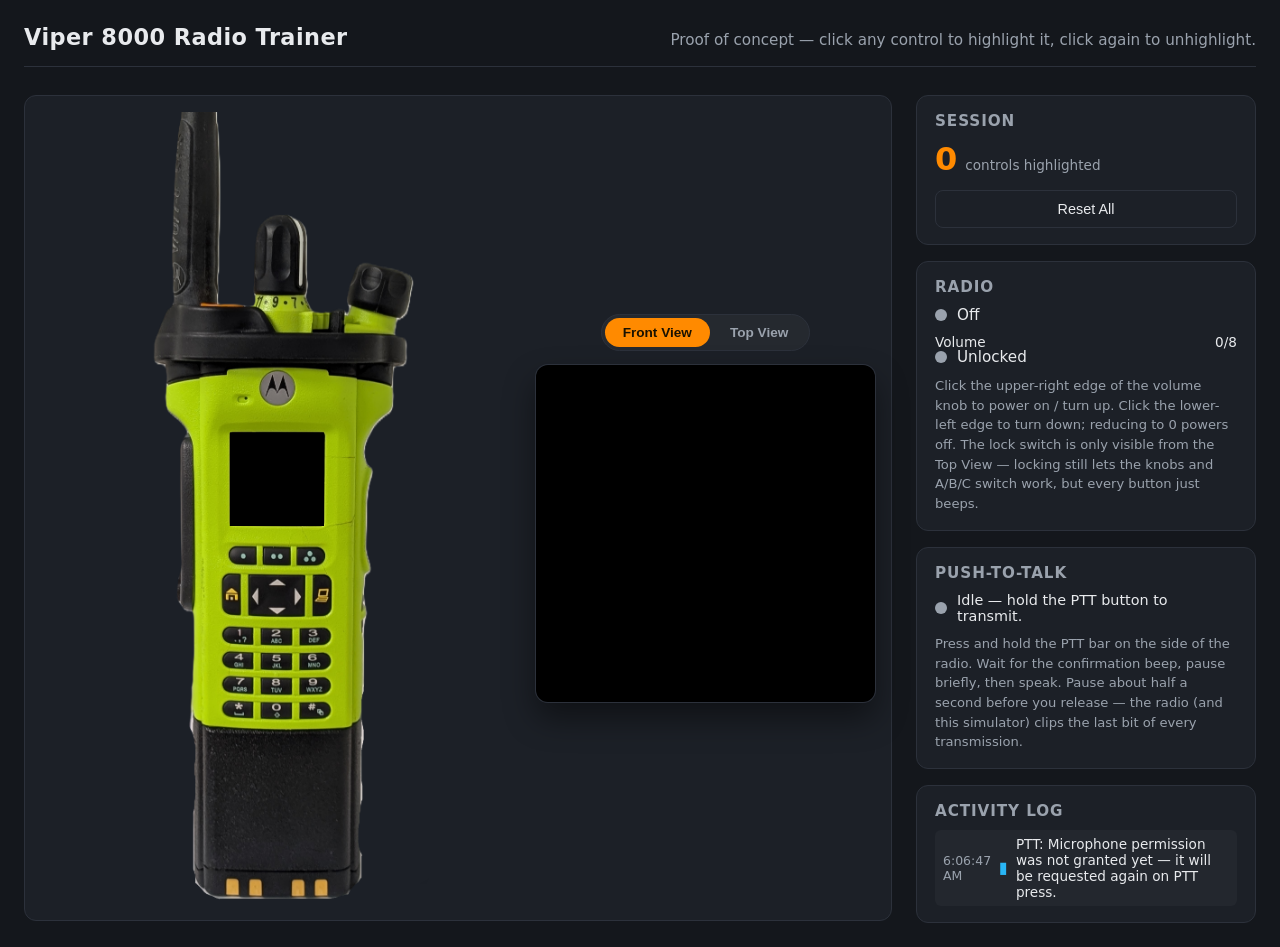
==== commit a114af7a: "added top view" ====
--- a/index.html
+++ b/index.html
@@ -30,7 +30,7 @@
           </span>
         </div>
         <div class="icon-group icon-group-center">
-          <span title="Scan">Z</span>
+          <span class="icon-scan" data-role="scanIcon" title="Scan">Z</span>
           <span title="Emergency">&#9650;</span>
           <span title="GPS">&#9992;</span>
         </div>
@@ -52,6 +52,30 @@
         <div class="menu-item">Clck</div>
         <div class="menu-item">Zone</div>
       </div>
+    </div>
+  </div>
+</template>
+
+<!-- Top view's small display: light background, blue text, a single line
+     that rotates through the three channel values instead of stacking
+     them, and a reduced icon row (no signal bars, no clock). See
+     js/radio/lcdTemplate.js and the "Look Here" reference photos. -->
+<template id="lcdScreenTopTemplate">
+  <div class="lcd-screen lcd-screen-top" data-power="off">
+    <div class="off-view"></div>
+
+    <div class="boot-view">
+      <div class="boot-logo-circle"><span class="boot-logo-m">M</span></div>
+      <div class="boot-brand">MOTOROLA</div>
+    </div>
+
+    <div class="home-view-top">
+      <div class="status-bar-top">
+        <span class="icon-scan-top" data-role="scanIcon" title="Scan">Z</span>
+        <span class="icon-h-top" title="H">H</span>
+        <span class="icon-battery-top" aria-label="Battery"></span>
+      </div>
+      <div class="single-line-display" data-role="singleLine">TC Viper</div>
     </div>
   </div>
 </template>
@@ -62,9 +86,9 @@
     <p>Proof of concept — click any control to highlight it, click again to unhighlight.</p>
   </header>
 
-  <main class="radio-stage">
-    <!-- viewBox and hotspot geometry sourced from viperFrontMap.svg -->
-    <svg id="radioMap" xmlns="http://www.w3.org/2000/svg" xmlns:xlink="http://www.w3.org/1999/xlink" viewBox="0 0 2086 3508">
+  <main class="radio-stage" id="radioStage" data-view="front">
+    <!-- Front view. viewBox and hotspot geometry sourced from viperFrontMap.svg -->
+    <svg id="radioMap" class="radio-svg view-front" xmlns="http://www.w3.org/2000/svg" xmlns:xlink="http://www.w3.org/1999/xlink" viewBox="0 0 2086 3508">
       <defs>
         <style>
           .cls-1 {
@@ -77,7 +101,7 @@
       <g id="background">
         <image width="2086" height="3508" xlink:href="viper front3.png" />
       </g>
-      <g id="InteractiveElements">
+      <g id="InteractiveElements" class="hotspot-group">
         <rect id="radioScreen" class="cls-1" x="835.29" y="1417.88" width="418.24" height="416.41"/>
         <path id="one" class="cls-1" d="M827.95,2281.88h110.06v71.54h-99.52c-16.96,0-30.73-13.77-30.73-30.73v-20.64c0-11.14,9.04-20.18,20.18-20.18Z"/>
         <path id="four" class="cls-1" d="M831.62,2393.78h110.06v71.54h-99.52c-16.96,0-30.73-13.77-30.73-30.73v-20.64c0-11.14,9.04-20.18,20.18-20.18Z"/>
@@ -121,11 +145,67 @@
       </foreignObject>
     </svg>
 
-    <!-- Larger copy of the same LCD, for readability — kept in sync with
-         the on-radio screen by radio/screenView.js. -->
-    <div class="large-screen-panel">
-      <div class="large-screen-bezel">
-        <div class="lcd-screen-host" id="lcdScreenLargeHost"></div>
+    <!-- Top view. viewBox and hotspot geometry sourced from viperTopMap.svg.
+         Same physical radio — the volume knob, channel knob, A/B/C switch,
+         and orange button here are the SAME controls as the front view's,
+         just seen from above (see config.GROUPS / main.js for how the two
+         stay in sync). The lock switch only exists in this view. -->
+    <svg id="radioMapTop" class="radio-svg view-top" xmlns="http://www.w3.org/2000/svg" xmlns:xlink="http://www.w3.org/1999/xlink" viewBox="0 0 2268 1609">
+      <defs>
+        <style>
+          .top-cls-1 {
+            fill: #e6e7e8;
+            stroke: #231f20;
+            stroke-linecap: round;
+            stroke-miterlimit: 10;
+          }
+          .top-cls-2 {
+            fill: #fff;
+            stroke: #000;
+            stroke-miterlimit: 10;
+          }
+        </style>
+      </defs>
+      <g id="backgroundTop">
+        <image width="2268" height="1609" xlink:href="viper top.png" />
+      </g>
+      <g id="InteractiveElementsTop" class="hotspot-group">
+        <rect id="screen_top" class="top-cls-2" x="799" y="860" width="600" height="336"/>
+        <ellipse id="orange_top" class="top-cls-2" cx="1527" cy="524" rx="176" ry="169"/>
+        <ellipse id="_3_position_switch" class="top-cls-1" cx="735" cy="436" rx="150.61" ry="60.81" transform="translate(-93.02 647.42) rotate(-45)"/>
+        <polygon id="lock_switch" class="top-cls-2" points="1192 814 994 814 1024 750 1166 752 1192 814"/>
+        <path id="on_off_volume_clockwise" class="top-cls-2" d="M328,1030c144.15,0,261-111.03,261-248s-116.85-248-261-248"/>
+        <path id="on_off_volume_counterclockwise" class="top-cls-2" d="M328,534c-144.15,0-261,111.03-261,248s116.85,248,261,248"/>
+        <path id="_16_position_counterclockwise" class="top-cls-2" d="M1098,710c-113.22,0-205-100.29-205-224s91.78-224,205-224"/>
+        <path id="_16_position_clockwise" class="top-cls-2" d="M1098,262c113.22,0,205,100.29,205,224s-91.78,224-205,224"/>
+      </g>
+      <!-- Live LCD display for the top view. Filled by cloning
+           #lcdScreenTopTemplate — see js/radio/lcdTemplate.js. -->
+      <foreignObject x="799" y="860" width="600" height="336">
+        <div xmlns="http://www.w3.org/1999/xhtml" class="lcd-screen-host" id="lcdScreenTopHost"></div>
+      </foreignObject>
+    </svg>
+
+    <div class="large-screen-column">
+      <div class="view-toggle" id="viewToggle" role="tablist" aria-label="Radio view">
+        <button type="button" class="view-toggle-btn" id="viewToggleFront" role="tab">Front View</button>
+        <button type="button" class="view-toggle-btn" id="viewToggleTop" role="tab">Top View</button>
+      </div>
+
+      <!-- Larger copy of the front-view LCD, for readability — kept in
+           sync with the on-radio screen by radio/screenView.js. -->
+      <div class="large-screen-panel view-front">
+        <div class="large-screen-bezel">
+          <div class="lcd-screen-host" id="lcdScreenLargeHost"></div>
+        </div>
+      </div>
+
+      <!-- Larger copy of the top-view LCD. Different proportions (wide,
+           short) to match the real top display — see css/base.css. -->
+      <div class="large-screen-panel view-top">
+        <div class="large-screen-bezel large-screen-bezel-top">
+          <div class="lcd-screen-host" id="lcdScreenLargeTopHost"></div>
+        </div>
       </div>
     </div>
   </main>
@@ -151,9 +231,15 @@
         <div class="volume-bars-sidebar" id="volumeBarsSidebar"></div>
         <span id="volumeNumber" class="stat-label">0/8</span>
       </div>
+      <div class="radio-status-row lock-status-row">
+        <span class="radio-lock-dot" id="radioLockDot"></span>
+        <span id="radioLockText">Unlocked</span>
+      </div>
       <p class="ptt-hint">
         Click the upper-right edge of the volume knob to power on / turn up.
         Click the lower-left edge to turn down; reducing to 0 powers off.
+        The lock switch is only visible from the Top View — locking still
+        lets the knobs and A/B/C switch work, but every button just beeps.
       </p>
     </div>
 
--- a/css/base.css
+++ b/css/base.css
@@ -73,7 +73,7 @@
   gap: 24px;
 }
 
-.radio-stage svg {
+.radio-stage .radio-svg {
   width: auto;
   max-width: 100%;
   height: auto;
@@ -81,11 +81,61 @@
   user-select: none;
 }
 
+/* Only one of the front/top radio images (and their matching large-screen
+   panel) is shown at a time, switched by ui/viewToggle.js setting
+   data-view on #radioStage. */
+.radio-stage[data-view="front"] .view-top {
+  display: none;
+}
+
+.radio-stage[data-view="top"] .view-front {
+  display: none;
+}
+
+.large-screen-column {
+  flex: 1 1 300px;
+  max-width: 420px;
+  display: flex;
+  flex-direction: column;
+  align-items: center;
+  gap: 14px;
+}
+
+/* Front/Top view toggle, shown above the large display panel. */
+.view-toggle {
+  display: inline-flex;
+  background: rgba(255, 255, 255, 0.04);
+  border: 1px solid var(--panel-border);
+  border-radius: 999px;
+  padding: 3px;
+  gap: 2px;
+}
+
+.view-toggle-btn {
+  border: none;
+  background: transparent;
+  color: var(--muted);
+  padding: 7px 18px;
+  border-radius: 999px;
+  font-size: 0.85rem;
+  font-weight: 600;
+  cursor: pointer;
+  transition: background 0.15s ease, color 0.15s ease;
+}
+
+.view-toggle-btn:hover {
+  color: var(--text);
+}
+
+.view-toggle-btn.active {
+  background: var(--accent);
+  color: #1a1200;
+}
+
 /* Larger, easier-to-read copy of the LCD, shown next to the radio (kept
    in sync by radio/screenView.js — see js/radio/lcdTemplate.js). */
 .large-screen-panel {
-  flex: 1 1 300px;
-  max-width: 420px;
+  width: 100%;
   display: flex;
   justify-content: center;
 }
@@ -93,11 +143,19 @@
 .large-screen-bezel {
   width: 100%;
   max-width: 380px;
-  aspect-ratio: 418.24 / 416.41; /* matches the real screen's proportions */
+  aspect-ratio: 418.24 / 416.41; /* matches the front screen's proportions */
   background: #000;
   border-radius: 12px;
   padding: 14px;
   box-shadow: 0 0 0 1px var(--panel-border), 0 16px 32px rgba(0, 0, 0, 0.45);
+}
+
+/* The top view's screen is a short, wide rectangle — a different shape
+   from the front view's near-square display (see viperTopMap.svg's
+   screen_top rect: 600 × 336). */
+.large-screen-bezel-top {
+  aspect-ratio: 600 / 336;
+  max-width: none;
 }
 
 .large-screen-bezel .lcd-screen-host {
--- a/css/hotspots.css
+++ b/css/hotspots.css
@@ -3,9 +3,16 @@
    sidebar status widgets tied to those same features (PTT card, Radio
    card). Kept together because they're all styling the same underlying
    feature modules (ui/hotspotHighlight.js, ptt/pttView.js,
-   radio/screenView.js). The LCD display itself lives in screen.css. */
-
-#InteractiveElements > * {
+   radio/screenView.js). The LCD display itself lives in screen.css.
+
+   Selectors target :is(#InteractiveElements, #InteractiveElementsTop) — the
+   front view's and top view's hotspot groups — rather than a single id,
+   since the same physical radio now has two SVGs. Using :is() with two IDs
+   keeps the (1,0,0) specificity of a plain ID selector so this safely wins
+   over each SVG's own baked-in .cls-1/.top-cls-1 style block regardless of
+   source order. */
+
+:is(#InteractiveElements, #InteractiveElementsTop) > * {
   fill: rgba(255, 255, 255, 0.001);
   stroke: transparent;
   stroke-width: 2;
@@ -14,25 +21,25 @@
   vector-effect: non-scaling-stroke;
 }
 
-#InteractiveElements > *:hover {
+:is(#InteractiveElements, #InteractiveElementsTop) > *:hover {
   fill: var(--hover);
   stroke: var(--hover-stroke);
 }
 
-#InteractiveElements > *:focus {
+:is(#InteractiveElements, #InteractiveElementsTop) > *:focus {
   outline: none;
   fill: var(--hover);
   stroke: var(--hover-stroke);
 }
 
-#InteractiveElements > *.active {
+:is(#InteractiveElements, #InteractiveElementsTop) > *.active {
   fill: var(--accent-soft);
   stroke: var(--accent);
   stroke-width: 3;
   filter: drop-shadow(0 0 14px var(--accent-soft));
 }
 
-#InteractiveElements > *.active:hover {
+:is(#InteractiveElements, #InteractiveElementsTop) > *.active:hover {
   fill: rgba(255, 138, 0, 0.7);
 }
 
@@ -47,7 +54,7 @@
   }
 }
 
-#InteractiveElements > *.ptt-acquiring {
+:is(#InteractiveElements, #InteractiveElementsTop) > *.ptt-acquiring {
   fill: rgba(255, 179, 0, 0.5);
   stroke: #ffb300;
   stroke-width: 3;
@@ -55,14 +62,14 @@
   animation: pttPulse 0.9s ease-in-out infinite;
 }
 
-#InteractiveElements > *.ptt-keying {
+:is(#InteractiveElements, #InteractiveElementsTop) > *.ptt-keying {
   fill: rgba(41, 182, 246, 0.5);
   stroke: #29b6f6;
   stroke-width: 3;
   filter: drop-shadow(0 0 14px rgba(41, 182, 246, 0.6));
 }
 
-#InteractiveElements > *.ptt-recording {
+:is(#InteractiveElements, #InteractiveElementsTop) > *.ptt-recording {
   fill: rgba(255, 59, 48, 0.55);
   stroke: #ff3b30;
   stroke-width: 3.5;
@@ -70,14 +77,14 @@
   animation: pttPulse 0.6s ease-in-out infinite;
 }
 
-#InteractiveElements > *.ptt-processing {
+:is(#InteractiveElements, #InteractiveElementsTop) > *.ptt-processing {
   fill: rgba(149, 117, 205, 0.5);
   stroke: #9575cd;
   stroke-width: 3;
   filter: drop-shadow(0 0 14px rgba(149, 117, 205, 0.6));
 }
 
-#InteractiveElements > *.ptt-playing {
+:is(#InteractiveElements, #InteractiveElementsTop) > *.ptt-playing {
   fill: rgba(52, 199, 89, 0.5);
   stroke: #34c759;
   stroke-width: 3;
@@ -97,13 +104,13 @@
   }
 }
 
-#InteractiveElements > *.knob-flash {
+:is(#InteractiveElements, #InteractiveElementsTop) > *.knob-flash {
   animation: knobFlash 0.35s ease-out;
 }
 
-/* Same flash, reused for the home-screen keypad/mute action buttons —
-   see radio/homeScreenInput.js. */
-#InteractiveElements > *.action-flash {
+/* Same flash, reused for the home-screen keypad/mute/orange/lock action
+   buttons — see radio/homeScreenInput.js, radio/scanInput.js, radio/lockInput.js. */
+:is(#InteractiveElements, #InteractiveElementsTop) > *.action-flash {
   animation: knobFlash 0.35s ease-out;
 }
 
@@ -175,6 +182,10 @@
   margin-bottom: 10px;
 }
 
+.radio-status-row.lock-status-row {
+  margin-top: -2px;
+}
+
 .radio-power-dot {
   width: 12px;
   height: 12px;
@@ -189,6 +200,20 @@
   box-shadow: 0 0 8px #34c759;
 }
 
+.radio-lock-dot {
+  width: 12px;
+  height: 12px;
+  border-radius: 50%;
+  background: var(--muted);
+  flex: none;
+  transition: background 0.15s ease, box-shadow 0.15s ease;
+}
+
+.radio-lock-dot.on {
+  background: #ff3b30;
+  box-shadow: 0 0 8px #ff3b30;
+}
+
 .volume-row {
   display: flex;
   align-items: center;
--- a/css/screen.css
+++ b/css/screen.css
@@ -1,10 +1,12 @@
-/* The simulated LCD display. Two instances exist (the radio's real screen,
-   inside a <foreignObject>, and a larger auxiliary copy — see
-   js/radio/lcdTemplate.js), both driven by radio/screenView.js setting
-   data-power on .lcd-screen and updating the clock text. Boot splash and
-   home screen are both here. There is no on-screen volume indicator — the
-   real radio doesn't show one, so that feedback lives only in the sidebar
-   Radio card (see hotspots.css). */
+/* The simulated LCD display. Four instances exist — front/top views, each
+   with an on-radio <foreignObject> copy and a larger auxiliary copy — all
+   driven by radio/screenView.js (see js/radio/lcdTemplate.js). The base
+   .lcd-screen rules below are the front-view style (three stacked lines,
+   full icon row, clock); the top-view style (.lcd-screen-top — single
+   rotating line, reduced icon row, no clock) is lower in this file. There
+   is no on-screen volume indicator on either — the real radio doesn't show
+   one, so that feedback lives only in the sidebar Radio card (see
+   hotspots.css). */
 
 @import url("https://fonts.googleapis.com/css2?family=VT323&display=swap");
 
@@ -214,3 +216,115 @@
 .menu-item:not(:last-child) {
   border-right: 1px solid #444;
 }
+
+/* Scan icon ("Z") — present in both templates, shown only while scan mode
+   is on (see radio/scanController.js). Uses opacity rather than
+   display:none so the icon row's layout never shifts. */
+[data-role="scanIcon"] {
+  opacity: 0;
+  transition: opacity 0.15s ease;
+}
+
+[data-role="scanIcon"].scan-active {
+  opacity: 1;
+}
+
+/* =========================================================
+   Top view's display: light background, blue text, single
+   rotating line, reduced icon row, no clock. See the
+   "Look Here" reference photos and js/radio/lcdTemplate.js.
+   ========================================================= */
+.lcd-screen-top .off-view,
+.lcd-screen-top .boot-view,
+.lcd-screen-top .home-view-top {
+  position: absolute;
+  inset: 0;
+  display: none;
+}
+
+.lcd-screen-top[data-power="off"] .off-view {
+  display: block;
+  background: #000;
+}
+
+.lcd-screen-top[data-power="booting"] .boot-view {
+  display: flex;
+}
+
+.lcd-screen-top[data-power="on"] .home-view-top {
+  display: flex;
+}
+
+/* The shared .boot-view content is reused here, just scaled down to fit
+   the top screen's short, wide proportions. */
+.lcd-screen-top .boot-logo-circle {
+  width: 20%;
+}
+
+.lcd-screen-top .boot-logo-m {
+  font-size: 1.8em;
+}
+
+.lcd-screen-top .boot-brand {
+  font-size: 1em;
+  margin-top: 0.4em;
+}
+
+.home-view-top {
+  background: #eaf6fb;
+  color: #0b3fae;
+  flex-direction: column;
+  box-sizing: border-box;
+  padding: 6px 12px;
+}
+
+.status-bar-top {
+  display: flex;
+  align-items: center;
+  gap: 14px;
+  height: 22%;
+  flex: none;
+  font-weight: bold;
+  font-size: 1.1em;
+}
+
+.icon-scan-top {
+  font-size: 1em;
+}
+
+.icon-h-top {
+  font-size: 0.85em;
+}
+
+.icon-battery-top {
+  margin-left: auto;
+  display: inline-block;
+  width: 20px;
+  height: 12px;
+  border: 2px solid #0b3fae;
+  border-radius: 2px;
+  position: relative;
+  background: linear-gradient(to right, #0b3fae 0 78%, transparent 78% 100%);
+}
+
+.icon-battery-top::after {
+  content: "";
+  position: absolute;
+  right: -4px;
+  top: 3px;
+  width: 2px;
+  height: 6px;
+  background: #0b3fae;
+}
+
+.single-line-display {
+  flex: 1;
+  display: flex;
+  align-items: center;
+  font-size: 2.4em;
+  font-weight: bold;
+  letter-spacing: 0.02em;
+  overflow: hidden;
+  white-space: nowrap;
+  text-overflow: ellipsis;
+}
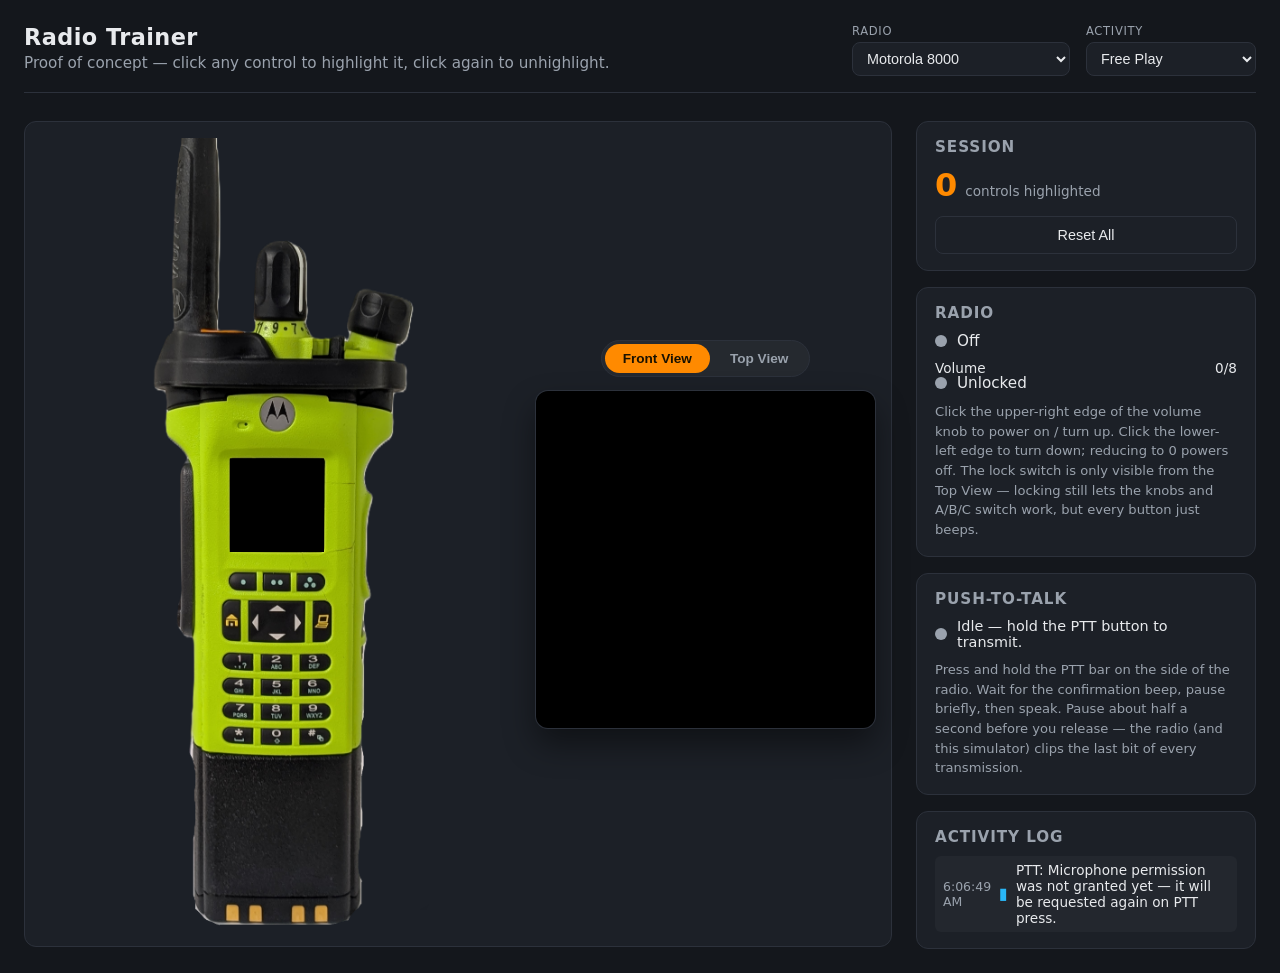
==== commit f66d72f1: "Added rocky talkie" ====
--- a/index.html
+++ b/index.html
@@ -3,7 +3,7 @@
 <head>
 <meta charset="UTF-8" />
 <meta name="viewport" content="width=device-width, initial-scale=1.0" />
-<title>Viper 8000 Radio Trainer — Proof of Concept</title>
+<title>Radio Trainer — Proof of Concept</title>
 <link rel="stylesheet" href="css/base.css" />
 <link rel="stylesheet" href="css/hotspots.css" />
 <link rel="stylesheet" href="css/screen.css" />
@@ -80,12 +80,51 @@
   </div>
 </template>
 
+<!-- Rocky Talkie's display: dark segment-display look (green glow on
+     black), a status row (lock/beep/H-L power icons), a big channel
+     number, a static privacy-code badge, and a transient battery-percent
+     overlay. See js/rockyTalkie/rockyScreenView.js and the "Look Here"
+     reference photos ("rocky on screen.jpg" / "rocky startup screen.jpg"). -->
+<template id="lcdScreenRockyTemplate">
+  <div class="lcd-screen lcd-screen-rocky" data-power="off">
+    <div class="off-view"></div>
+
+    <div class="home-view-rocky">
+      <div class="status-row-rocky">
+        <span class="icon-lock-rocky" data-role="lockIcon" title="Locked">&#128274;</span>
+        <span class="icon-beep-rocky" title="TX Beep">&#128276;</span>
+        <span class="power-level-rocky" data-role="powerLevel">H</span>
+      </div>
+      <div class="battery-rocky" data-role="battery">92%</div>
+      <div class="channel-row-rocky">
+        <span class="ch-label-rocky">CH</span>
+        <span class="channel-rocky" data-role="channel">1</span>
+      </div>
+      <div class="code-badge-rocky">DCS<br />80</div>
+    </div>
+  </div>
+</template>
+
 <div class="app">
   <header class="top">
-    <h1>Viper 8000 Radio Trainer</h1>
-    <p>Proof of concept — click any control to highlight it, click again to unhighlight.</p>
+    <div class="header-titles">
+      <h1>Radio Trainer</h1>
+      <p>Proof of concept — click any control to highlight it, click again to unhighlight.</p>
+    </div>
+    <div class="header-selectors">
+      <label class="selector-field">
+        <span class="selector-label">Radio</span>
+        <select id="radioSelect"></select>
+      </label>
+      <label class="selector-field">
+        <span class="selector-label">Activity</span>
+        <select id="activitySelect"></select>
+      </label>
+    </div>
   </header>
 
+  <div class="radio-panel-host">
+  <div class="radio-panel" id="motorola8000Panel">
   <main class="radio-stage" id="radioStage" data-view="front">
     <!-- Front view. viewBox and hotspot geometry sourced from viperFrontMap.svg -->
     <svg id="radioMap" class="radio-svg view-front" xmlns="http://www.w3.org/2000/svg" xmlns:xlink="http://www.w3.org/1999/xlink" viewBox="0 0 2086 3508">
@@ -217,7 +256,7 @@
         <span class="stat-value" id="activeCount">0</span>
         <span class="stat-label">controls highlighted</span>
       </div>
-      <button id="resetBtn" type="button">Reset All</button>
+      <button id="resetBtn" class="reset-btn" type="button">Reset All</button>
     </div>
 
     <div class="card" id="radioCard">
@@ -259,9 +298,154 @@
 
     <div class="card log-card">
       <h2>Activity Log</h2>
-      <ul id="logList"></ul>
+      <ul id="logList" class="log-list"></ul>
     </div>
   </aside>
+  </div>
+  <!-- /#motorola8000Panel -->
+
+  <div class="radio-panel" id="rockyTalkiePanel" hidden>
+  <main class="radio-stage">
+    <!-- .rocky-radio-visual wraps the SVG + the on-radio screen overlay
+         together so the overlay (a plain HTML element, not an SVG
+         foreignObject — see the comment by #rockyScreenHost below) can be
+         positioned absolutely on top of it and keep pace as the SVG
+         scales responsively. -->
+    <div class="rocky-radio-visual">
+    <!-- viewBox and hotspot geometry sourced from rocky.svg -->
+    <svg id="rockyMap" class="radio-svg" width="2204.61" height="2660.02" xmlns="http://www.w3.org/2000/svg" xmlns:xlink="http://www.w3.org/1999/xlink" viewBox="0 0 2204.61 2660.02">
+      <defs>
+        <style>
+          .rocky-cls-1 {
+            fill: #fff;
+          }
+        </style>
+      </defs>
+      <g id="rockyBackground">
+        <path d="M814.64,1343.36c-25.65.58-49.58,11.54-70.15,26.26-22.61,16.18-42.6,35.48-62.29,55.02-18.58,18.44-37.12,36.68-57.34,53.33-2.24,1.85,4.33-3.27,2.01-1.55-.64.47-1.26.96-1.9,1.43-1.1.82-2.21,1.63-3.32,2.44-2.49,1.79-5.03,3.52-7.61,5.19-4.61,2.97-9.37,5.72-14.3,8.12-.27.13-3.69,1.91-3.82,1.77.18.19,6.67-2.66,1.42-.65-2.34.9-4.73,1.62-7.11,2.41-5.05,1.68-9.98,3.84-14.75,6.19-20.43,10.08-38.68,24.91-56.57,38.81-20.03,15.57-39.49,31.87-59.11,47.96-4.62,3.79-9.25,7.57-13.91,11.31-2.11,1.69-4.22,3.38-6.34,5.06-.95.75-1.9,1.5-2.85,2.25s-4.83,3.75-1.13.9c3.87-2.99-.23.17-1.01.77-.86.65-1.72,1.3-2.58,1.95-1.85,1.38-3.71,2.75-5.58,4.09-2.98,2.13-6,4.21-9.12,6.14-30.61,18.91-58.41,41.41-85.09,65.51-25.17,22.73-49.66,46.16-75.07,68.63-22.9,20.23-43.42,41.64-61.16,66.63-13.93,19.61-28.18,39.25-41.23,59.46-7.56,11.71-13.14,24.47-16.03,38.12-4.63,21.85-7.31,44.15-11.21,66.14-5.23,29.48-11.4,60.18-8.32,90.25,1.55,15.16,4.74,29.34,10.66,43.38,6.52,15.46,15.27,28.96,25.56,42.18,22.35,28.71,52.44,47.51,86.69,59.12,29.53,10.01,61.33,14.35,92.41,15.42,30.91,1.07,61.94-1.78,92.34-7.36,60.49-11.1,118.99-35.5,167.1-74.09,10.63-8.53,20.56-17.9,29.65-28.07,8.36-9.36,9.92-24.83,0-33.94-9.14-8.39-25.01-10-33.94,0-9.08,10.17-19.01,19.53-29.65,28.07-.74.59-5.21,4.11-1.92,1.54,3.11-2.44-1.13.82-2,1.47-2.81,2.07-5.66,4.09-8.54,6.05-5.82,3.97-11.79,7.73-17.88,11.28-12.24,7.14-24.95,13.12-37.85,18.95,6.75-3.05.51-.24-.98.36-1.58.64-3.16,1.26-4.74,1.87-3.4,1.32-6.83,2.59-10.27,3.81-6.91,2.45-13.89,4.7-20.93,6.76-13.89,4.06-28.01,7.37-42.26,9.93-3.62.65-7.24,1.25-10.88,1.81-1.45.22-2.9.43-4.36.64-4.1.6,1.63-.24,2.02-.26-1.21.08-2.43.31-3.63.46-7,.85-14.02,1.52-21.06,2.01-14.33.99-28.71,1.22-43.06.62-7.01-.3-14.02-.79-21-1.5-3.21-.33-6.41-.83-9.63-1.12.28.03,6.29.89,2.29.3-.68-.1-1.36-.2-2.03-.3-1.8-.27-3.6-.56-5.39-.86-15.23-2.56-30.31-6.21-44.86-11.45-1.77-.64-3.53-1.29-5.28-1.98-.95-.37-2.01-.95-2.99-1.19-.02,0,4.47,1.96,2.04.86-3.65-1.65-7.29-3.3-10.85-5.14-7.1-3.66-13.73-7.94-20.28-12.48-1.28-.89-2.74-2.82,1.08.88-.56-.54-1.25-1-1.85-1.49-1.43-1.17-2.84-2.37-4.22-3.59-3.16-2.82-6.19-5.79-9.04-8.92-2.56-2.8-5-5.72-7.38-8.68-.65-.81-1.27-1.73-1.98-2.48-.04-.04,2.92,3.9,1.39,1.78-1.33-1.83-2.69-3.62-3.99-5.48-3.87-5.51-7.43-11.25-10.54-17.22-1.5-2.87-2.68-5.89-4.17-8.75-.16-.3,2.03,5.23,1.21,2.82-.27-.79-.61-1.55-.9-2.33-.58-1.54-1.12-3.09-1.64-4.65-1.89-5.75-3.32-11.64-4.3-17.62-.34-2.04-.36-6.81.09,1-.08-1.41-.32-2.82-.44-4.23-.27-3.07-.44-6.15-.52-9.23-.17-6.44.06-12.89.53-19.31.23-3.17.53-6.34.87-9.51.18-1.63.37-3.26.57-4.89.12-.95.24-1.89.36-2.84.37-3-.92,6.45-.17,1.33,3.96-27.01,8.98-53.89,13.38-80.84,1.19-7.27,2.36-14.58,4.18-21.73.7-2.74,1.5-5.45,2.46-8.11.22-.59.46-1.18.67-1.77,1.27-3.51-1.14,3.03-1.49,3.49.75-1,1.19-2.61,1.75-3.74,7.54-15.06,18.45-28.59,28.08-42.32,9.14-13.03,18.21-26.1,27.53-39,.04-.06-3.03,3.83-1.38,1.81.64-.78,1.25-1.58,1.89-2.37,1.08-1.34,2.17-2.67,3.27-3.99,2.26-2.71,4.57-5.37,6.93-7.99,4.46-4.95,9.11-9.73,13.89-14.37,21.53-20.89,44.69-40.14,66.62-60.63,12.7-11.86,25.41-23.72,38.43-35.23,6.72-5.94,13.53-11.8,20.45-17.51,3.2-2.64,6.42-5.24,9.68-7.81.23-.18,1.85-1.7,2.08-1.63-.63-.18-3.55,2.69-.69.53,1.86-1.4,3.71-2.81,5.58-4.19,10.85-8.01,22.42-14.73,33.59-22.22,8.68-5.81,16.92-12.31,25.13-18.75,18.62-14.61,36.7-29.9,55.03-44.85,4.95-4.03,9.91-8.05,14.89-12.03,2.3-1.83,4.6-3.66,6.9-5.48,1.14-.9,2.28-1.8,3.43-2.69,1.39-1.09,6.92-5.25.48-.39,8.94-6.74,17.84-13.51,27.13-19.77,7.34-4.95,14.88-9.74,22.91-13.5,1.09-.51,4.37-1.9-.21.03-4.6,1.94-1.42.6-.33.19,1.93-.72,3.91-1.27,5.86-1.93,6.54-2.22,12.97-5,19.13-8.13,22.36-11.38,41.81-28.67,59.94-45.79,19.12-18.06,37.2-37.19,56.52-55.03,4.7-4.34,9.48-8.61,14.37-12.74,2.22-1.87,4.46-3.72,6.73-5.53.64-.51,1.29-1.01,1.93-1.52,1.98-1.61-2.78,2.12-2.45,1.89,1.32-.92,2.57-1.94,3.86-2.89,4.7-3.44,9.54-6.71,14.55-9.7,2.24-1.33,4.52-2.61,6.83-3.82,1.78-.93,5.85-3.89,7.84-3.75.14.01-6.19,2.46-2.78,1.2.49-.18.98-.38,1.48-.57,1.14-.43,2.29-.84,3.45-1.23,2.28-.76,4.59-1.44,6.92-2,1.32-.32,2.64-.61,3.97-.86,1.12-.21,5.72-.87.79-.2-4.79.65-.4.1.8,0,1.33-.1,2.67-.15,4-.18,12.54-.28,24.59-10.84,24-24s-10.55-24.3-24-24h0Z"/>
+        <image width="1096" height="1938" transform="translate(0 671.5) scale(.75)" xlink:href="rocky mic.png" />
+        <image width="1271" height="2446" transform="translate(822.4) scale(1.09)" xlink:href="rocky full.png" />
+      </g>
+      <g id="InteractiveElementsRocky" class="hotspot-group">
+        <g id="channelFlipperLock">
+          <polygon class="rocky-cls-1" points="1509.75 1280.68 1627 1226.14 1650.19 1258.99 1547.44 1314.33 1509.75 1280.68"/>
+          <path d="M1626.83,1226.77l22.62,32.05-101.94,54.91-36.87-32.92,116.18-54.04M1627.17,1225.51l-118.32,55.03,38.52,34.39,103.55-55.77-23.75-33.65h0Z"/>
+        </g>
+        <g id="setDualChannel_TransmitOnChannelB">
+          <path class="rocky-cls-1" d="M1298.31,1754.13c-2.61,0-5.16-.56-7.57-1.67l-41.82-19.2c-11.26-5.17-17.97-16.92-16.7-29.24l1.84-17.88c.97-9.37,8.79-16.43,18.21-16.43,2.82,0,5.55.65,8.12,1.93l44.75,22.22c9.6,4.77,15.1,15.11,13.68,25.73l-2.5,18.76c-1.2,9-8.94,15.78-18.01,15.78Z"/>
+          <path d="M1252.27,1670.21h0c2.74,0,5.39.63,7.9,1.87l44.75,22.22c9.41,4.67,14.8,14.8,13.41,25.22l-2.5,18.76c-1.17,8.75-8.7,15.35-17.52,15.35-2.54,0-5.01-.55-7.36-1.62l-41.82-19.2c-11.06-5.08-17.66-16.63-16.41-28.74l1.84-17.88c.94-9.11,8.55-15.98,17.71-15.98M1252.27,1669.21c-9.2,0-17.67,6.86-18.71,16.88l-1.84,17.88c-1.29,12.53,5.54,24.49,16.99,29.75l41.82,19.2c2.55,1.17,5.2,1.72,7.78,1.72,8.97,0,17.22-6.55,18.51-16.21l2.5-18.76c1.44-10.83-4.17-21.38-13.95-26.24l-44.75-22.22c-2.72-1.35-5.57-1.98-8.34-1.98h0Z"/>
+        </g>
+        <g id="pushToTalk">
+          <path class="rocky-cls-1" d="M1336.94,2066.97c-1.77,0-3.49-.45-5.09-1.33l-51.53-28.26c-9.95-5.46-16.37-15.47-17.17-26.78l-15.9-222.64c-.09-1.3.34-2.54,1.22-3.49.89-.96,2.14-1.5,3.42-1.5.77,0,1.52.19,2.23.58l61.46,33.61c11.32,6.19,18.54,17.57,19.32,30.44l12.65,208.1c.18,2.96-.82,5.75-2.82,7.88-2.02,2.15-4.86,3.39-7.77,3.39Z"/>
+          <path d="M1251.88,1783.47h0c.69,0,1.36.17,1.99.52l61.46,33.61c11.16,6.11,18.29,17.33,19.06,30.03l12.65,208.1c.17,2.82-.78,5.48-2.69,7.51-1.93,2.05-4.63,3.23-7.4,3.23-1.69,0-3.32-.43-4.85-1.26l-51.53-28.26c-9.8-5.37-16.12-15.23-16.92-26.38l-15.9-222.64c-.08-1.16.3-2.27,1.08-3.11.8-.85,1.91-1.34,3.06-1.34M1251.88,1782.47c-2.82,0-5.36,2.38-5.14,5.52l15.9,222.64c.82,11.43,7.38,21.67,17.43,27.18l51.53,28.26c1.74.95,3.56,1.39,5.33,1.39,6.04,0,11.5-5.05,11.09-11.8l-12.65-208.1c-.79-12.97-8.18-24.62-19.58-30.85l-61.46-33.61c-.8-.44-1.65-.64-2.47-.64h0Z"/>
+        </g>
+        <g id="power">
+          <path class="rocky-cls-1" d="M1694.28,1229.82c-8.18-2.73-13.45-9.84-13.7-18.53-.25-8.69,4.62-16.08,12.69-19.29l20.12-8c4.51-1.8,9.27-2.71,14.12-2.71,7.2,0,14.22,2.02,20.32,5.85l92.99,39.53-78.13,16.17-68.41-13.03Z"/>
+          <path d="M1727.52,1181.8h0c7.1,0,14.04,2,20.05,5.77l.07.04.07.03,91.45,38.87-76.47,15.82-68.25-13c-9.56-3.22-13.17-11.44-13.36-18.06-.19-6.64,2.97-15.07,12.38-18.81l20.12-8c4.46-1.77,9.15-2.67,13.94-2.67M1727.52,1180.8c-4.84,0-9.69.91-14.31,2.74l-20.12,8c-17.89,7.11-17.17,32.68,1.09,38.77l68.51,13.05,79.8-16.51-94.39-40.12c-6.25-3.92-13.4-5.92-20.59-5.92h0Z"/>
+        </g>
+        <g id="volumeUp">
+          <path class="rocky-cls-1" d="M1409.85,2197.94c-1.32,0-2.63-.26-3.89-.77l-97.83-39.62c-5.63-2.28-9.26-7.67-9.26-13.75v-17.2c0-5.98,4.85-10.85,10.82-10.85.86,0,1.73.11,2.58.31l97.05,23.58c6.08,1.47,10.37,6.87,10.44,13.13l.4,34.72c.03,2.78-1.02,5.4-2.96,7.36-1.94,1.97-4.62,3.09-7.35,3.09Z"/>
+          <path d="M1309.69,2115.25v1c.82,0,1.65.1,2.46.3l97.05,23.57c5.85,1.42,9.99,6.62,10.06,12.65l.4,34.72c.03,2.65-.97,5.13-2.82,7-1.85,1.87-4.4,2.95-7,2.95-1.26,0-2.5-.25-3.7-.73l-97.83-39.62c-5.44-2.2-8.95-7.42-8.95-13.29v-17.2c0-5.71,4.63-10.35,10.32-10.35v-1M1309.69,2115.25c-6.08,0-11.32,4.94-11.32,11.35v17.2c0,6.25,3.79,11.87,9.58,14.21l97.83,39.62c1.35.55,2.73.8,4.07.8,5.76,0,10.89-4.69,10.81-10.96l-.4-34.72c-.07-6.48-4.53-12.08-10.82-13.61l-97.05-23.57c-.91-.22-1.81-.33-2.7-.33h0Z"/>
+        </g>
+        <g id="volumeDown">
+          <path class="rocky-cls-1" d="M1409.32,2265.66c-1.5,0-2.96-.34-4.34-1l-87.27-41.71c-4.07-1.94-6.86-5.77-7.46-10.24l-2.48-18.31c-.34-2.48.38-4.87,2.01-6.74,1.64-1.87,3.98-2.95,6.42-2.95,1,0,2,.18,2.96.54l89.81,33c5.97,2.19,10.04,7.94,10.12,14.3l.31,22.9c.04,2.72-.98,5.27-2.88,7.19-1.9,1.93-4.53,3.04-7.2,3.04Z"/>
+          <path d="M1316.2,2185.2h0c.94,0,1.88.17,2.79.5l89.81,33c5.78,2.12,9.71,7.68,9.8,13.84l.31,22.9c.03,2.59-.94,5.01-2.73,6.83-1.81,1.83-4.3,2.89-6.84,2.89-1.42,0-2.81-.32-4.13-.95l-87.27-41.71c-3.92-1.87-6.6-5.56-7.19-9.86l-2.48-18.31c-.32-2.33.35-4.59,1.89-6.35,1.54-1.77,3.75-2.78,6.05-2.78M1316.19,2184.2c-5.22,0-9.69,4.62-8.93,10.26l2.48,18.31c.63,4.62,3.54,8.61,7.74,10.63l87.27,41.71c1.5.72,3.05,1.05,4.56,1.05,5.61,0,10.66-4.55,10.57-10.73l-.31-22.9c-.09-6.61-4.25-12.48-10.45-14.76l-89.81-33c-1.05-.39-2.11-.57-3.14-.57h0Z"/>
+        </g>
+        <g id="pushToTalkHandset">
+          <path class="rocky-cls-1" d="M290.18,1559.42c-14.66-.29-28.01-7.91-35.7-20.38l-123.69-200.5c-29.75-48.23-23.29-110.62,15.73-151.72,6.01-6.33,14.46-9.96,23.18-9.96.73,0,1.47.02,2.19.08l96.52,6.62c17.15,1.18,31.9,12.42,37.57,28.65l117.61,296.18c3.92,11.22,1.84,24.53-5.57,35.59-7,10.45-17.34,16.78-28.37,17.38l-99.47-1.94Z"/>
+          <path d="M169.69,1177.35h0c.72,0,1.44.02,2.16.07l96.52,6.62c16.95,1.16,31.53,12.28,37.15,28.36l117.59,296.12c3.88,11.09,1.82,24.24-5.51,35.17-6.91,10.31-17.1,16.57-27.96,17.16l-99.45-1.94c-14.49-.28-27.68-7.81-35.29-20.15l-123.69-200.5c-29.63-48.04-23.19-110.18,15.66-151.11,5.91-6.23,14.23-9.8,22.82-9.8M169.69,1176.35c-8.87,0-17.39,3.64-23.54,10.11h0c-39.21,41.31-45.69,103.85-15.79,152.33l123.69,200.5c7.75,12.57,21.36,20.33,36.12,20.62l99.49,1.94c24.53-1.31,42.5-30.46,34.39-53.66l-117.6-296.16c-5.73-16.4-20.68-27.8-38.01-28.99l-96.52-6.62c-.74-.05-1.48-.08-2.22-.08h0Z"/>
+        </g>
+        <g id="volumeUpHandset">
+          <path class="rocky-cls-1" d="M265.85,1001.41c-6.23-.09-9.76-4.44-11.63-8.08-5.43-10.56-4.21-29.05,2.56-38.78l8.53-12.27c10.45-15.04,27.62-24.01,45.92-24.01,2.64,0,5.3.19,7.92.56l54.5,7.79-34.65,49.81c-5.76,8.28-27.85,26.35-37.28,26.35l-35.86-1.38Z"/>
+          <path d="M311.23,917.77v1h0c2.61,0,5.25.19,7.85.56l53.69,7.67-34.19,49.15c-5.57,8-27.76,26.14-36.87,26.14h-.07l-35.8-1.38c-5.97-.08-9.37-4.29-11.18-7.8-5.36-10.42-4.15-28.66,2.52-38.27l8.53-12.27c10.36-14.9,27.37-23.8,45.51-23.8v-1M311.23,917.77c-18.31,0-35.69,8.92-46.33,24.23l-8.53,12.27c-10.03,14.43-8.11,47.39,9.46,47.64l35.77,1.38s.07,0,.11,0c9.81,0,32.14-18.59,37.69-26.57l35.12-50.48-55.3-7.9c-2.67-.38-5.34-.57-7.99-.57h0Z"/>
+        </g>
+        <g id="volumeDownHandset">
+          <path class="rocky-cls-1" d="M379.34,852.82c-10.72,0-19.45-8.73-19.45-19.45,0-26.51,24.62-35.96,47.65-35.96l39.86,2.75c.12,0,4.44-.01,5.35-.01,13.61,0,25.83.96,25.83,12.59v9.63c0,16.79-13.66,30.46-30.46,30.46h-68.79Z"/>
+          <path d="M407.51,797.91l39.86,2.75h.03s.03,0,.03,0c.86,0,1.73,0,2.61,0,.89,0,1.8,0,2.7,0,13.35,0,25.33.92,25.33,12.09v9.63c0,16.52-13.44,29.96-29.96,29.96h-68.79c-10.45,0-18.95-8.5-18.95-18.95,0-26.13,24.33-35.45,47.12-35.46M407.54,796.91c-25.45,0-48.15,11-48.15,36.46h0c0,11.02,8.93,19.95,19.95,19.95h68.79c17.1,0,30.96-13.86,30.96-30.96v-9.63c0-12.33-13.52-13.09-26.33-13.09-1.8,0-3.58.01-5.31.01l-39.9-2.75h0Z"/>
+        </g>
+        <g id="screenDisplay">
+          <polygon class="rocky-cls-1" points="1544.48 1741.01 1920.45 1568.12 1928.66 1773.42 1566.38 1951.81 1544.48 1741.01"/>
+          <path d="M1919.98,1568.89l8.17,204.23-361.34,177.93-21.79-209.73,374.96-172.43M1920.92,1567.36l-376.97,173.35,22.01,211.87,363.21-178.85-8.25-206.37h0Z"/>
+        </g>
+      </g>
+    </svg>
+
+    <!-- Live LCD display for the on-radio screen. Deliberately a plain
+         HTML element positioned on top of the SVG (not a <foreignObject>
+         nested inside it) with the skew applied as a CSS transform —
+         matrix-transformed foreignObject content didn't composite
+         reliably in testing, while a CSS-transformed HTML overlay is a
+         far more universally-supported technique. Kept in sync with the
+         SVG's responsive size by js/rockyTalkie/rockySkewOverlay.js (see
+         --rocky-scale in css/screen.css). Filled by cloning
+         #lcdScreenRockyTemplate — see js/core/lcdTemplate.js. -->
+    <div class="lcd-screen-host rocky-onradio-screen" id="rockyScreenHost"></div>
+    </div>
+    <!-- /.rocky-radio-visual -->
+
+    <div class="large-screen-column">
+      <div class="large-screen-panel">
+        <div class="large-screen-bezel large-screen-bezel-rocky">
+          <div class="lcd-screen-host" id="rockyScreenLargeHost"></div>
+        </div>
+      </div>
+    </div>
+  </main>
+
+  <aside class="sidebar">
+    <div class="card">
+      <h2>Session</h2>
+      <div class="stat-row">
+        <span class="stat-value" id="rockyActiveCount">0</span>
+        <span class="stat-label">controls highlighted</span>
+      </div>
+      <button id="rockyResetBtn" class="reset-btn" type="button">Reset All</button>
+    </div>
+
+    <div class="card" id="rockyRadioCard">
+      <h2>Radio</h2>
+      <div class="radio-status-row">
+        <span class="radio-power-dot" id="rockyPowerDot"></span>
+        <span id="rockyPowerText">Off</span>
+      </div>
+      <div class="volume-row">
+        <span class="stat-label">Volume</span>
+        <div class="volume-bars-sidebar" id="rockyVolumeBarsSidebar"></div>
+        <span id="rockyVolumeNumber" class="stat-label">0/8</span>
+      </div>
+      <div class="radio-status-row lock-status-row">
+        <span class="radio-lock-dot" id="rockyLockDot"></span>
+        <span id="rockyLockText">Unlocked</span>
+      </div>
+      <p class="ptt-hint">
+        Tap the Power button to check battery %; hold it 2s to turn on/off.
+        Tap the Channel Flipper to change channels; hold it 2s to lock/unlock.
+        Locked still allows volume, A/B, and PTT — everything else beeps.
+      </p>
+    </div>
+
+    <div class="card" id="rockyPttCard">
+      <h2>Push-to-Talk</h2>
+      <div class="ptt-status-row">
+        <span class="ptt-dot" id="rockyPttDot"></span>
+        <span id="rockyPttStatusText">Idle — press either PTT button to transmit.</span>
+      </div>
+      <p class="ptt-hint">
+        Press the red PTT button on the radio or the hand mic. Unlike the
+        Motorola 8000, there's no signal to wait for — transmission starts
+        immediately, with just a light trim off the very start and end.
+      </p>
+    </div>
+
+    <div class="card log-card">
+      <h2>Activity Log</h2>
+      <ul id="rockyLogList" class="log-list"></ul>
+    </div>
+  </aside>
+  </div>
+  <!-- /#rockyTalkiePanel -->
+  </div>
+  <!-- /.radio-panel-host -->
 </div>
 
 <div id="tooltip"></div>
--- a/css/base.css
+++ b/css/base.css
@@ -28,37 +28,114 @@
 }
 
 .app {
-  display: grid;
-  grid-template-columns: minmax(0, 1fr) 340px;
+  display: flex;
+  flex-direction: column;
   gap: 24px;
   max-width: 1400px;
   margin: 0 auto;
   padding: 24px;
-  align-items: start;
 }
 
 header.top {
-  grid-column: 1 / -1;
-  display: flex;
-  align-items: baseline;
+  display: flex;
+  align-items: flex-start;
   justify-content: space-between;
   flex-wrap: wrap;
-  gap: 8px;
+  gap: 16px;
   border-bottom: 1px solid var(--panel-border);
   padding-bottom: 16px;
   margin-bottom: 4px;
 }
 
-header.top h1 {
+.header-titles h1 {
   font-size: 1.4rem;
   margin: 0;
   letter-spacing: 0.02em;
 }
 
-header.top p {
-  margin: 0;
+.header-titles p {
+  margin: 4px 0 0 0;
   color: var(--muted);
   font-size: 0.95rem;
+}
+
+/* ---- Header: Radio / Activity dropdowns ---- */
+.header-selectors {
+  display: flex;
+  gap: 16px;
+  flex-wrap: wrap;
+}
+
+.selector-field {
+  display: flex;
+  flex-direction: column;
+  gap: 4px;
+}
+
+.selector-label {
+  color: var(--muted);
+  text-transform: uppercase;
+  letter-spacing: 0.06em;
+  font-size: 0.72rem;
+}
+
+.selector-field select {
+  background: var(--panel);
+  color: var(--text);
+  border: 1px solid var(--panel-border);
+  border-radius: 8px;
+  padding: 7px 10px;
+  font-size: 0.9rem;
+  min-width: 170px;
+  cursor: pointer;
+}
+
+.selector-field select:focus {
+  outline: 2px solid var(--hover-stroke);
+  outline-offset: 1px;
+}
+
+/* ---- Radio panels ----
+   Only one radio's panel is shown at a time (ui/radioSelector.js toggles
+   the [hidden] attribute). Every radio panel gets the same two-column
+   radio-stage/sidebar layout — this used to be applied at the .app level
+   before there was more than one radio; a not-yet-built radio can still
+   use .coming-soon instead (see "Adding a new radio" in ARCHITECTURE.md). */
+.radio-panel-host {
+  display: block;
+}
+
+.radio-panel {
+  display: grid;
+  grid-template-columns: minmax(0, 1fr) 340px;
+  gap: 24px;
+  align-items: start;
+}
+
+.radio-panel[hidden] {
+  display: none;
+}
+
+.coming-soon {
+  background: var(--panel);
+  border: 1px solid var(--panel-border);
+  border-radius: 12px;
+  padding: 56px 24px;
+  text-align: center;
+}
+
+.coming-soon h2 {
+  color: var(--text);
+  margin: 0 0 8px 0;
+  font-size: 1.2rem;
+}
+
+.coming-soon p {
+  margin: 0 auto;
+  max-width: 480px;
+  color: var(--muted);
+  font-size: 0.95rem;
+  line-height: 1.5;
 }
 
 .radio-stage {
@@ -71,6 +148,17 @@
   align-items: center;
   justify-content: center;
   gap: 24px;
+}
+
+/* Wraps Rocky Talkie's SVG together with its on-radio screen overlay (a
+   plain HTML element, not an SVG foreignObject — see the comment by
+   #rockyScreenHost in index.html) so the overlay can be positioned
+   absolutely on top of it. */
+.rocky-radio-visual {
+  position: relative;
+  display: inline-block;
+  max-width: 100%;
+  line-height: 0; /* avoid inline-block baseline gap under the svg */
 }
 
 .radio-stage .radio-svg {
@@ -158,6 +246,13 @@
   max-width: none;
 }
 
+/* Rocky Talkie's screen is a small, wide rectangle too (see rocky.svg's
+   screenDisplay polygon, ~414 × 212 once un-skewed). */
+.large-screen-bezel-rocky {
+  aspect-ratio: 414 / 212;
+  max-width: none;
+}
+
 .large-screen-bezel .lcd-screen-host {
   border-radius: 4px;
   overflow: hidden;
@@ -211,7 +306,7 @@
   font-size: 0.85rem;
 }
 
-#resetBtn {
+.reset-btn {
   margin-top: 12px;
   width: 100%;
   padding: 10px 14px;
@@ -224,7 +319,7 @@
   transition: background 0.15s ease, border-color 0.15s ease;
 }
 
-#resetBtn:hover {
+.reset-btn:hover {
   background: rgba(255, 138, 0, 0.12);
   border-color: var(--accent);
 }
@@ -237,7 +332,7 @@
   flex-direction: column;
 }
 
-#logList {
+.log-list {
   list-style: none;
   margin: 0;
   padding: 0;
@@ -248,7 +343,7 @@
   gap: 6px;
 }
 
-#logList li {
+.log-list li {
   font-size: 0.85rem;
   padding: 6px 8px;
   border-radius: 6px;
@@ -300,7 +395,7 @@
 }
 
 @media (max-width: 980px) {
-  .app {
+  .radio-panel {
     grid-template-columns: 1fr;
   }
   .sidebar {
--- a/css/hotspots.css
+++ b/css/hotspots.css
@@ -237,3 +237,67 @@
 .volume-bars-sidebar .seg.filled {
   background: var(--accent);
 }
+
+/* ---- Rocky Talkie hotspots ----
+   rocky.svg's hotspots are each a <g id="..."> wrapping two paths (a
+   filled icon shape + an outline), traced from the reference photos —
+   structurally different from the front/top views' single-shape hotspots.
+   Rather than fight the SVG's own baked-in .rocky-cls-1 fill on two
+   separate children, both paths just say `fill: currentColor` and every
+   state below sets `color` once on the parent <g> — one property, one
+   place, and it naturally cascades to both children. */
+#InteractiveElementsRocky > g {
+  cursor: pointer;
+  color: rgba(255, 255, 255, 0.001);
+  transition: color 0.15s ease, filter 0.15s ease;
+}
+
+#InteractiveElementsRocky > g .rocky-cls-1,
+#InteractiveElementsRocky > g > path:not(.rocky-cls-1) {
+  fill: currentColor;
+  stroke: none;
+}
+
+#InteractiveElementsRocky > g:hover,
+#InteractiveElementsRocky > g:focus {
+  color: var(--hover);
+  outline: none;
+}
+
+#InteractiveElementsRocky > g.active {
+  color: var(--accent-soft);
+  filter: drop-shadow(0 0 10px var(--accent-soft));
+}
+
+#InteractiveElementsRocky > g.knob-flash,
+#InteractiveElementsRocky > g.action-flash {
+  animation: rockyFlash 0.35s ease-out;
+}
+
+@keyframes rockyFlash {
+  0% {
+    color: #ffb300;
+    filter: drop-shadow(0 0 10px #ffb300);
+  }
+  100% {
+    color: rgba(255, 255, 255, 0.001);
+    filter: none;
+  }
+}
+
+#InteractiveElementsRocky > g.ptt-recording {
+  color: #ff3b30;
+  filter: drop-shadow(0 0 12px #ff3b30);
+  animation: pttPulse 0.6s ease-in-out infinite;
+}
+
+#InteractiveElementsRocky > g.ptt-processing {
+  color: #9575cd;
+  filter: drop-shadow(0 0 10px #9575cd);
+}
+
+#InteractiveElementsRocky > g.ptt-playing {
+  color: #34c759;
+  filter: drop-shadow(0 0 10px #34c759);
+  animation: pttPulse 0.8s ease-in-out infinite;
+}
--- a/css/screen.css
+++ b/css/screen.css
@@ -328,3 +328,136 @@
   white-space: nowrap;
   text-overflow: ellipsis;
 }
+
+/* =========================================================
+   Rocky Talkie's display: a small monochrome segment LCD —
+   black background, glowing green digits. See the "Look Here"
+   reference photos ("rocky on screen.jpg" / "rocky startup
+   screen.jpg") and js/rockyTalkie/rockyScreenView.js.
+   ========================================================= */
+.lcd-screen-rocky {
+  background: #05100a;
+}
+
+/* The on-radio overlay itself: fixed size in SVG viewBox units (matching
+   the screenDisplay polygon's ~414 × 212 un-skewed footprint), skewed and
+   scaled into place via CSS transform. --rocky-scale is kept in sync with
+   the SVG's actual rendered size by js/rockyTalkie/rockySkewOverlay.js —
+   without it this would only be correctly sized at the SVG's native
+   2204.61px-wide dimensions. transform-origin stays at the top-left
+   corner (the anchor point baked into the matrix's translation) so
+   scaling doesn't drift the position. */
+.rocky-onradio-screen {
+  position: absolute;
+  left: 0;
+  top: 0;
+  width: 414px;
+  height: 212px;
+  transform-origin: 0 0;
+  transform: scale(var(--rocky-scale, 1)) matrix(0.90814, -0.41761, 0.1033, 0.99434, 1544.48, 1741.01);
+  pointer-events: none; /* clicks pass through to the screenDisplay hotspot underneath */
+  overflow: hidden;
+  border-radius: 2px;
+}
+
+.lcd-screen-rocky .off-view,
+.lcd-screen-rocky .home-view-rocky {
+  position: absolute;
+  inset: 0;
+  display: none;
+}
+
+.lcd-screen-rocky[data-power="off"] .off-view {
+  display: block;
+  background: #000;
+}
+
+.lcd-screen-rocky[data-power="on"] .home-view-rocky {
+  display: flex;
+}
+
+.home-view-rocky {
+  flex-direction: column;
+  padding: 8px 12px;
+  box-sizing: border-box;
+  color: #2bff88;
+  text-shadow: 0 0 6px rgba(43, 255, 136, 0.85), 0 0 14px rgba(43, 255, 136, 0.4);
+}
+
+.status-row-rocky {
+  display: flex;
+  align-items: center;
+  gap: 10px;
+  height: 24%;
+  flex: none;
+  font-size: 1em;
+}
+
+.power-level-rocky {
+  font-weight: bold;
+  margin-left: auto;
+  font-size: 1.1em;
+}
+
+.icon-lock-rocky {
+  opacity: 0.25;
+  transition: opacity 0.15s ease;
+}
+
+.icon-lock-rocky.active-icon {
+  opacity: 1;
+}
+
+/* Transient battery-percent overlay — replaces the status row briefly on
+   power-on and whenever the Power button is tapped (not held). */
+.battery-rocky {
+  position: absolute;
+  top: 6px;
+  left: 12px;
+  right: 12px;
+  height: 24%;
+  display: flex;
+  align-items: center;
+  font-size: 1.15em;
+  font-weight: bold;
+  background: #05100a;
+  opacity: 0;
+  pointer-events: none;
+  transition: opacity 0.15s ease;
+}
+
+.battery-rocky.visible {
+  opacity: 1;
+}
+
+.channel-row-rocky {
+  flex: 1;
+  display: flex;
+  align-items: center;
+  gap: 10px;
+  min-height: 0;
+}
+
+.ch-label-rocky {
+  font-size: 1em;
+  font-weight: bold;
+  align-self: flex-end;
+  margin-bottom: 0.3em;
+}
+
+.channel-rocky {
+  font-size: 3.4em;
+  font-weight: bold;
+  line-height: 1;
+}
+
+.code-badge-rocky {
+  position: absolute;
+  top: 8px;
+  right: 12px;
+  font-size: 0.8em;
+  font-weight: bold;
+  line-height: 1.15;
+  text-align: center;
+  opacity: 0.85;
+}
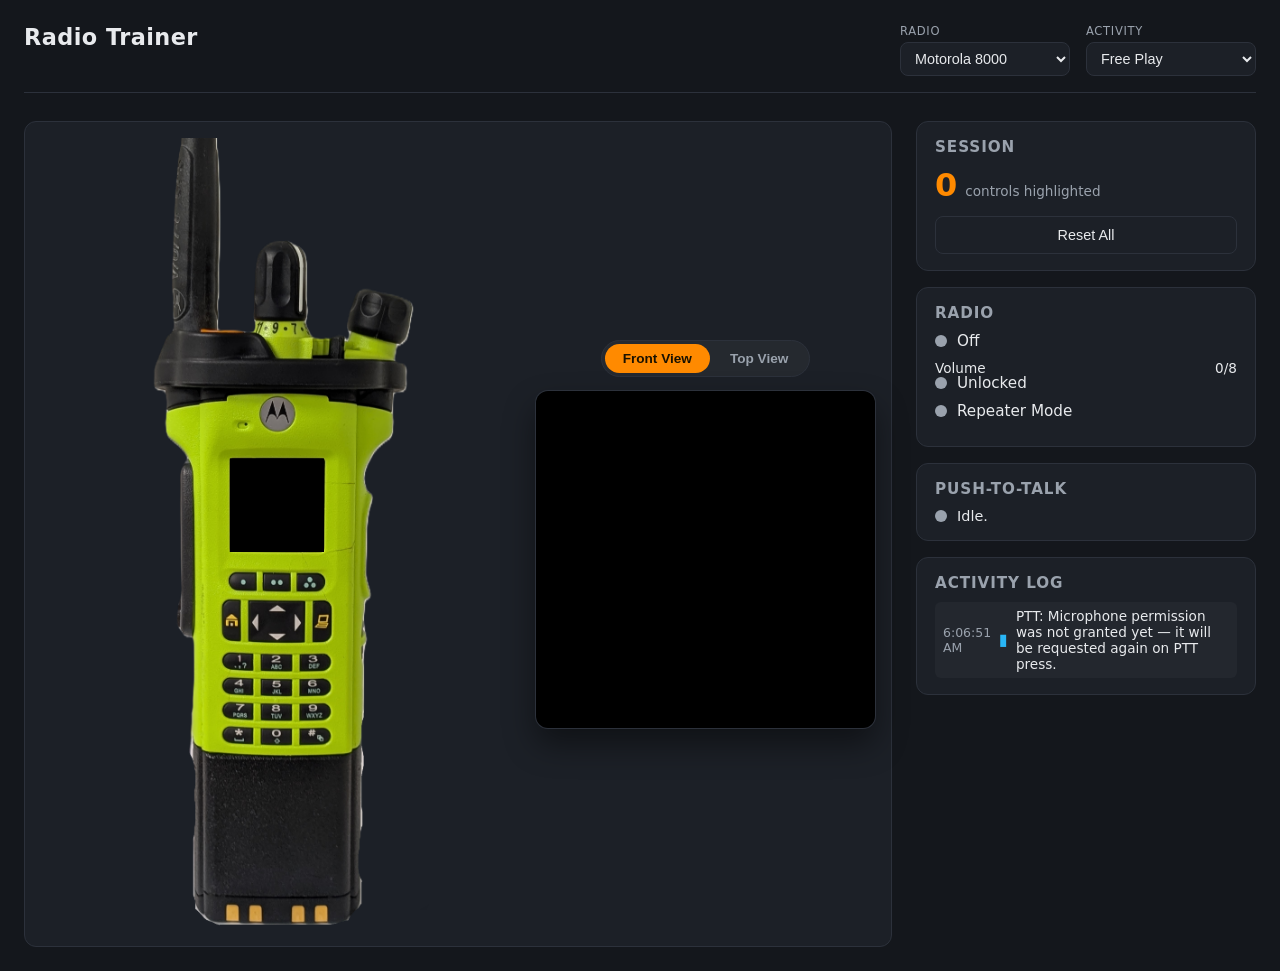
==== commit 24a745ad: "added actions" ====
--- a/index.html
+++ b/index.html
@@ -3,7 +3,7 @@
 <head>
 <meta charset="UTF-8" />
 <meta name="viewport" content="width=device-width, initial-scale=1.0" />
-<title>Radio Trainer — Proof of Concept</title>
+<title>Radio Trainer</title>
 <link rel="stylesheet" href="css/base.css" />
 <link rel="stylesheet" href="css/hotspots.css" />
 <link rel="stylesheet" href="css/screen.css" />
@@ -81,10 +81,11 @@
 </template>
 
 <!-- Rocky Talkie's display: dark segment-display look (green glow on
-     black), a status row (lock/beep/H-L power icons), a big channel
-     number, a static privacy-code badge, and a transient battery-percent
-     overlay. See js/rockyTalkie/rockyScreenView.js and the "Look Here"
-     reference photos ("rocky on screen.jpg" / "rocky startup screen.jpg"). -->
+     black), a status row (lock/scan/beep/H-L power icons), a big channel
+     number, a live privacy-code badge (flashes while being set), and a
+     transient battery-percent overlay. See js/rockyTalkie/rockyScreenView.js
+     and the "Look Here" reference photos ("rocky on screen.jpg" / "rocky
+     startup screen.jpg"). -->
 <template id="lcdScreenRockyTemplate">
   <div class="lcd-screen lcd-screen-rocky" data-power="off">
     <div class="off-view"></div>
@@ -92,6 +93,7 @@
     <div class="home-view-rocky">
       <div class="status-row-rocky">
         <span class="icon-lock-rocky" data-role="lockIcon" title="Locked">&#128274;</span>
+        <span class="icon-scan-rocky" data-role="scanIcon" title="Scan">&#8635;</span>
         <span class="icon-beep-rocky" title="TX Beep">&#128276;</span>
         <span class="power-level-rocky" data-role="powerLevel">H</span>
       </div>
@@ -100,7 +102,10 @@
         <span class="ch-label-rocky">CH</span>
         <span class="channel-rocky" data-role="channel">1</span>
       </div>
-      <div class="code-badge-rocky">DCS<br />80</div>
+      <div class="code-badge-rocky" data-role="privacyCodeBadge">
+        <span data-role="privacyCodeType">DCS</span><br />
+        <span data-role="privacyCodeValue">80</span>
+      </div>
     </div>
   </div>
 </template>
@@ -109,7 +114,6 @@
   <header class="top">
     <div class="header-titles">
       <h1>Radio Trainer</h1>
-      <p>Proof of concept — click any control to highlight it, click again to unhighlight.</p>
     </div>
     <div class="header-selectors">
       <label class="selector-field">
@@ -250,6 +254,13 @@
   </main>
 
   <aside class="sidebar">
+    <div class="card activity-card" id="activityCard" hidden>
+      <h2>Activity</h2>
+      <div class="activity-progress" id="activityProgress"></div>
+      <p class="activity-instructions" id="activityInstructions"></p>
+      <p class="activity-hint" id="activityHint" hidden></p>
+    </div>
+
     <div class="card">
       <h2>Session</h2>
       <div class="stat-row">
@@ -274,26 +285,18 @@
         <span class="radio-lock-dot" id="radioLockDot"></span>
         <span id="radioLockText">Unlocked</span>
       </div>
-      <p class="ptt-hint">
-        Click the upper-right edge of the volume knob to power on / turn up.
-        Click the lower-left edge to turn down; reducing to 0 powers off.
-        The lock switch is only visible from the Top View — locking still
-        lets the knobs and A/B/C switch work, but every button just beeps.
-      </p>
+      <div class="radio-status-row direct-mode-status-row">
+        <span class="radio-direct-dot" id="radioDirectModeDot"></span>
+        <span id="radioDirectModeText">Repeater Mode</span>
+      </div>
     </div>
 
     <div class="card" id="pttCard">
       <h2>Push-to-Talk</h2>
       <div class="ptt-status-row">
         <span class="ptt-dot" id="pttDot"></span>
-        <span id="pttStatusText">Idle — hold the PTT button to transmit.</span>
-      </div>
-      <p class="ptt-hint">
-        Press and hold the PTT bar on the side of the radio. Wait for the
-        confirmation beep, pause briefly, then speak. Pause about half a
-        second before you release — the radio (and this simulator) clips
-        the last bit of every transmission.
-      </p>
+        <span id="pttStatusText">Idle.</span>
+      </div>
     </div>
 
     <div class="card log-card">
@@ -316,8 +319,13 @@
     <svg id="rockyMap" class="radio-svg" width="2204.61" height="2660.02" xmlns="http://www.w3.org/2000/svg" xmlns:xlink="http://www.w3.org/1999/xlink" viewBox="0 0 2204.61 2660.02">
       <defs>
         <style>
-          .rocky-cls-1 {
+          .rocky-cls-1, .rocky-cls-2 {
             fill: #fff;
+          }
+
+          .rocky-cls-2 {
+            stroke: #000;
+            stroke-miterlimit: 10;
           }
         </style>
       </defs>
@@ -327,10 +335,8 @@
         <image width="1271" height="2446" transform="translate(822.4) scale(1.09)" xlink:href="rocky full.png" />
       </g>
       <g id="InteractiveElementsRocky" class="hotspot-group">
-        <g id="channelFlipperLock">
-          <polygon class="rocky-cls-1" points="1509.75 1280.68 1627 1226.14 1650.19 1258.99 1547.44 1314.33 1509.75 1280.68"/>
-          <path d="M1626.83,1226.77l22.62,32.05-101.94,54.91-36.87-32.92,116.18-54.04M1627.17,1225.51l-118.32,55.03,38.52,34.39,103.55-55.77-23.75-33.65h0Z"/>
-        </g>
+        <polyline id="channelFlipperLockForward" class="rocky-cls-2" points="1535.98 1308.53 1501.3 1277.06 1619.62 1222.03 1649.73 1249.59"/>
+        <polyline id="channelFlipperLockBack" class="rocky-cls-2" points="1649.73 1249.59 1684.28 1281.19 1575.59 1344.48 1535.98 1308.53"/>
         <g id="setDualChannel_TransmitOnChannelB">
           <path class="rocky-cls-1" d="M1298.31,1754.13c-2.61,0-5.16-.56-7.57-1.67l-41.82-19.2c-11.26-5.17-17.97-16.92-16.7-29.24l1.84-17.88c.97-9.37,8.79-16.43,18.21-16.43,2.82,0,5.55.65,8.12,1.93l44.75,22.22c9.6,4.77,15.1,15.11,13.68,25.73l-2.5,18.76c-1.2,9-8.94,15.78-18.01,15.78Z"/>
           <path d="M1252.27,1670.21h0c2.74,0,5.39.63,7.9,1.87l44.75,22.22c9.41,4.67,14.8,14.8,13.41,25.22l-2.5,18.76c-1.17,8.75-8.7,15.35-17.52,15.35-2.54,0-5.01-.55-7.36-1.62l-41.82-19.2c-11.06-5.08-17.66-16.63-16.41-28.74l1.84-17.88c.94-9.11,8.55-15.98,17.71-15.98M1252.27,1669.21c-9.2,0-17.67,6.86-18.71,16.88l-1.84,17.88c-1.29,12.53,5.54,24.49,16.99,29.75l41.82,19.2c2.55,1.17,5.2,1.72,7.78,1.72,8.97,0,17.22-6.55,18.51-16.21l2.5-18.76c1.44-10.83-4.17-21.38-13.95-26.24l-44.75-22.22c-2.72-1.35-5.57-1.98-8.34-1.98h0Z"/>
@@ -393,6 +399,13 @@
   </main>
 
   <aside class="sidebar">
+    <div class="card activity-card" id="rockyActivityCard" hidden>
+      <h2>Activity</h2>
+      <div class="activity-progress" id="rockyActivityProgress"></div>
+      <p class="activity-instructions" id="rockyActivityInstructions"></p>
+      <p class="activity-hint" id="rockyActivityHint" hidden></p>
+    </div>
+
     <div class="card">
       <h2>Session</h2>
       <div class="stat-row">
@@ -417,24 +430,14 @@
         <span class="radio-lock-dot" id="rockyLockDot"></span>
         <span id="rockyLockText">Unlocked</span>
       </div>
-      <p class="ptt-hint">
-        Tap the Power button to check battery %; hold it 2s to turn on/off.
-        Tap the Channel Flipper to change channels; hold it 2s to lock/unlock.
-        Locked still allows volume, A/B, and PTT — everything else beeps.
-      </p>
     </div>
 
     <div class="card" id="rockyPttCard">
       <h2>Push-to-Talk</h2>
       <div class="ptt-status-row">
         <span class="ptt-dot" id="rockyPttDot"></span>
-        <span id="rockyPttStatusText">Idle — press either PTT button to transmit.</span>
-      </div>
-      <p class="ptt-hint">
-        Press the red PTT button on the radio or the hand mic. Unlike the
-        Motorola 8000, there's no signal to wait for — transmission starts
-        immediately, with just a light trim off the very start and end.
-      </p>
+        <span id="rockyPttStatusText">Idle.</span>
+      </div>
     </div>
 
     <div class="card log-card">
--- a/css/base.css
+++ b/css/base.css
@@ -324,6 +324,41 @@
   border-color: var(--accent);
 }
 
+/* ---- Sidebar: Activity card (guided activities — see js/activities/) ---- */
+.activity-card {
+  border-color: var(--accent);
+}
+
+.activity-progress {
+  color: var(--muted);
+  font-size: 0.78rem;
+  text-transform: uppercase;
+  letter-spacing: 0.06em;
+  margin-bottom: 6px;
+}
+
+.activity-instructions {
+  margin: 0;
+  font-size: 0.95rem;
+  line-height: 1.5;
+}
+
+.activity-instructions.activity-complete {
+  color: #34c759;
+  font-weight: 600;
+}
+
+.activity-hint {
+  margin-top: 10px;
+  padding: 10px 12px;
+  background: rgba(255, 238, 88, 0.1);
+  border: 1px solid rgba(255, 238, 88, 0.4);
+  border-radius: 8px;
+  color: #ffee58;
+  font-size: 0.85rem;
+  line-height: 1.5;
+}
+
 /* ---- Activity log ---- */
 .log-card {
   flex: 1;
--- a/css/hotspots.css
+++ b/css/hotspots.css
@@ -214,6 +214,20 @@
   box-shadow: 0 0 8px #ff3b30;
 }
 
+.radio-direct-dot {
+  width: 12px;
+  height: 12px;
+  border-radius: 50%;
+  background: var(--muted);
+  flex: none;
+  transition: background 0.15s ease, box-shadow 0.15s ease;
+}
+
+.radio-direct-dot.on {
+  background: #29b6f6;
+  box-shadow: 0 0 8px #29b6f6;
+}
+
 .volume-row {
   display: flex;
   align-items: center;
@@ -239,38 +253,48 @@
 }
 
 /* ---- Rocky Talkie hotspots ----
-   rocky.svg's hotspots are each a <g id="..."> wrapping two paths (a
+   Most of rocky.svg's hotspots are a <g id="..."> wrapping two paths (a
    filled icon shape + an outline), traced from the reference photos —
    structurally different from the front/top views' single-shape hotspots.
-   Rather than fight the SVG's own baked-in .rocky-cls-1 fill on two
-   separate children, both paths just say `fill: currentColor` and every
-   state below sets `color` once on the parent <g> — one property, one
-   place, and it naturally cascades to both children. */
-#InteractiveElementsRocky > g {
+   A couple (the split Channel Flipper halves) are bare <polyline>s
+   instead. Rather than fight the SVG's own baked-in .rocky-cls-1/2 fill on
+   each variant separately, every hotspot's paintable part just says
+   `fill: currentColor` (bare shapes also get `stroke: currentColor`,
+   since they were originally both filled *and* outlined) and every state
+   below sets `color` once on the direct hotspot child — one property, one
+   place, applies the same way regardless of which shape it is. */
+#InteractiveElementsRocky > * {
   cursor: pointer;
   color: rgba(255, 255, 255, 0.001);
   transition: color 0.15s ease, filter 0.15s ease;
 }
 
+/* <g>-wrapped multi-path icon hotspots */
 #InteractiveElementsRocky > g .rocky-cls-1,
 #InteractiveElementsRocky > g > path:not(.rocky-cls-1) {
   fill: currentColor;
   stroke: none;
 }
 
-#InteractiveElementsRocky > g:hover,
-#InteractiveElementsRocky > g:focus {
+/* Bare single-shape hotspots (e.g. the Channel Flipper's Forward/Back) */
+#InteractiveElementsRocky > .rocky-cls-2 {
+  fill: currentColor;
+  stroke: currentColor;
+}
+
+#InteractiveElementsRocky > *:hover,
+#InteractiveElementsRocky > *:focus {
   color: var(--hover);
   outline: none;
 }
 
-#InteractiveElementsRocky > g.active {
+#InteractiveElementsRocky > *.active {
   color: var(--accent-soft);
   filter: drop-shadow(0 0 10px var(--accent-soft));
 }
 
-#InteractiveElementsRocky > g.knob-flash,
-#InteractiveElementsRocky > g.action-flash {
+#InteractiveElementsRocky > *.knob-flash,
+#InteractiveElementsRocky > *.action-flash {
   animation: rockyFlash 0.35s ease-out;
 }
 
@@ -285,19 +309,45 @@
   }
 }
 
-#InteractiveElementsRocky > g.ptt-recording {
+#InteractiveElementsRocky > *.ptt-recording {
   color: #ff3b30;
   filter: drop-shadow(0 0 12px #ff3b30);
   animation: pttPulse 0.6s ease-in-out infinite;
 }
 
-#InteractiveElementsRocky > g.ptt-processing {
+#InteractiveElementsRocky > *.ptt-processing {
   color: #9575cd;
   filter: drop-shadow(0 0 10px #9575cd);
 }
 
-#InteractiveElementsRocky > g.ptt-playing {
+#InteractiveElementsRocky > *.ptt-playing {
   color: #34c759;
   filter: drop-shadow(0 0 10px #34c759);
   animation: pttPulse 0.8s ease-in-out infinite;
 }
+
+/* ---- Guided-activity struggle hint (activities/activityView.js) ----
+   Applied to whichever control(s) the trainee should be pressing when
+   they haven't made progress on the current step in a while. Placed last
+   so it wins ties with .active/.ptt-* at equal specificity. */
+@keyframes hintPulse {
+  0%,
+  100% {
+    filter: drop-shadow(0 0 6px #ffee58);
+  }
+  50% {
+    filter: drop-shadow(0 0 22px #ffee58);
+  }
+}
+
+:is(#InteractiveElements, #InteractiveElementsTop) > *.hint-pulse {
+  fill: rgba(255, 238, 88, 0.45);
+  stroke: #ffee58;
+  stroke-width: 4;
+  animation: hintPulse 1s ease-in-out infinite;
+}
+
+#InteractiveElementsRocky > *.hint-pulse {
+  color: #ffee58;
+  animation: hintPulse 1s ease-in-out infinite;
+}
--- a/css/screen.css
+++ b/css/screen.css
@@ -408,6 +408,13 @@
   opacity: 1;
 }
 
+/* .icon-scan-rocky uses the same [data-role="scanIcon"] / .scan-active
+   convention as the other radio's screens (see the generic rule earlier
+   in this file) — it's dim until scanning, then opacity:1. */
+.icon-scan-rocky {
+  display: inline-block;
+}
+
 /* Transient battery-percent overlay — replaces the status row briefly on
    power-on and whenever the Power button is tapped (not held). */
 .battery-rocky {
@@ -461,3 +468,16 @@
   text-align: center;
   opacity: 0.85;
 }
+
+/* While a privacy code is being selected (manual: "until CT or DCS
+   flashes on the screen"), the badge blinks to draw attention — see
+   ROCKY_PRIVACY_CODE_MODE_CHANGED in rockyScreenView.js. */
+.code-badge-rocky.flashing {
+  animation: rockyCodeFlash 0.6s step-start infinite;
+}
+
+@keyframes rockyCodeFlash {
+  50% {
+    opacity: 0.15;
+  }
+}
